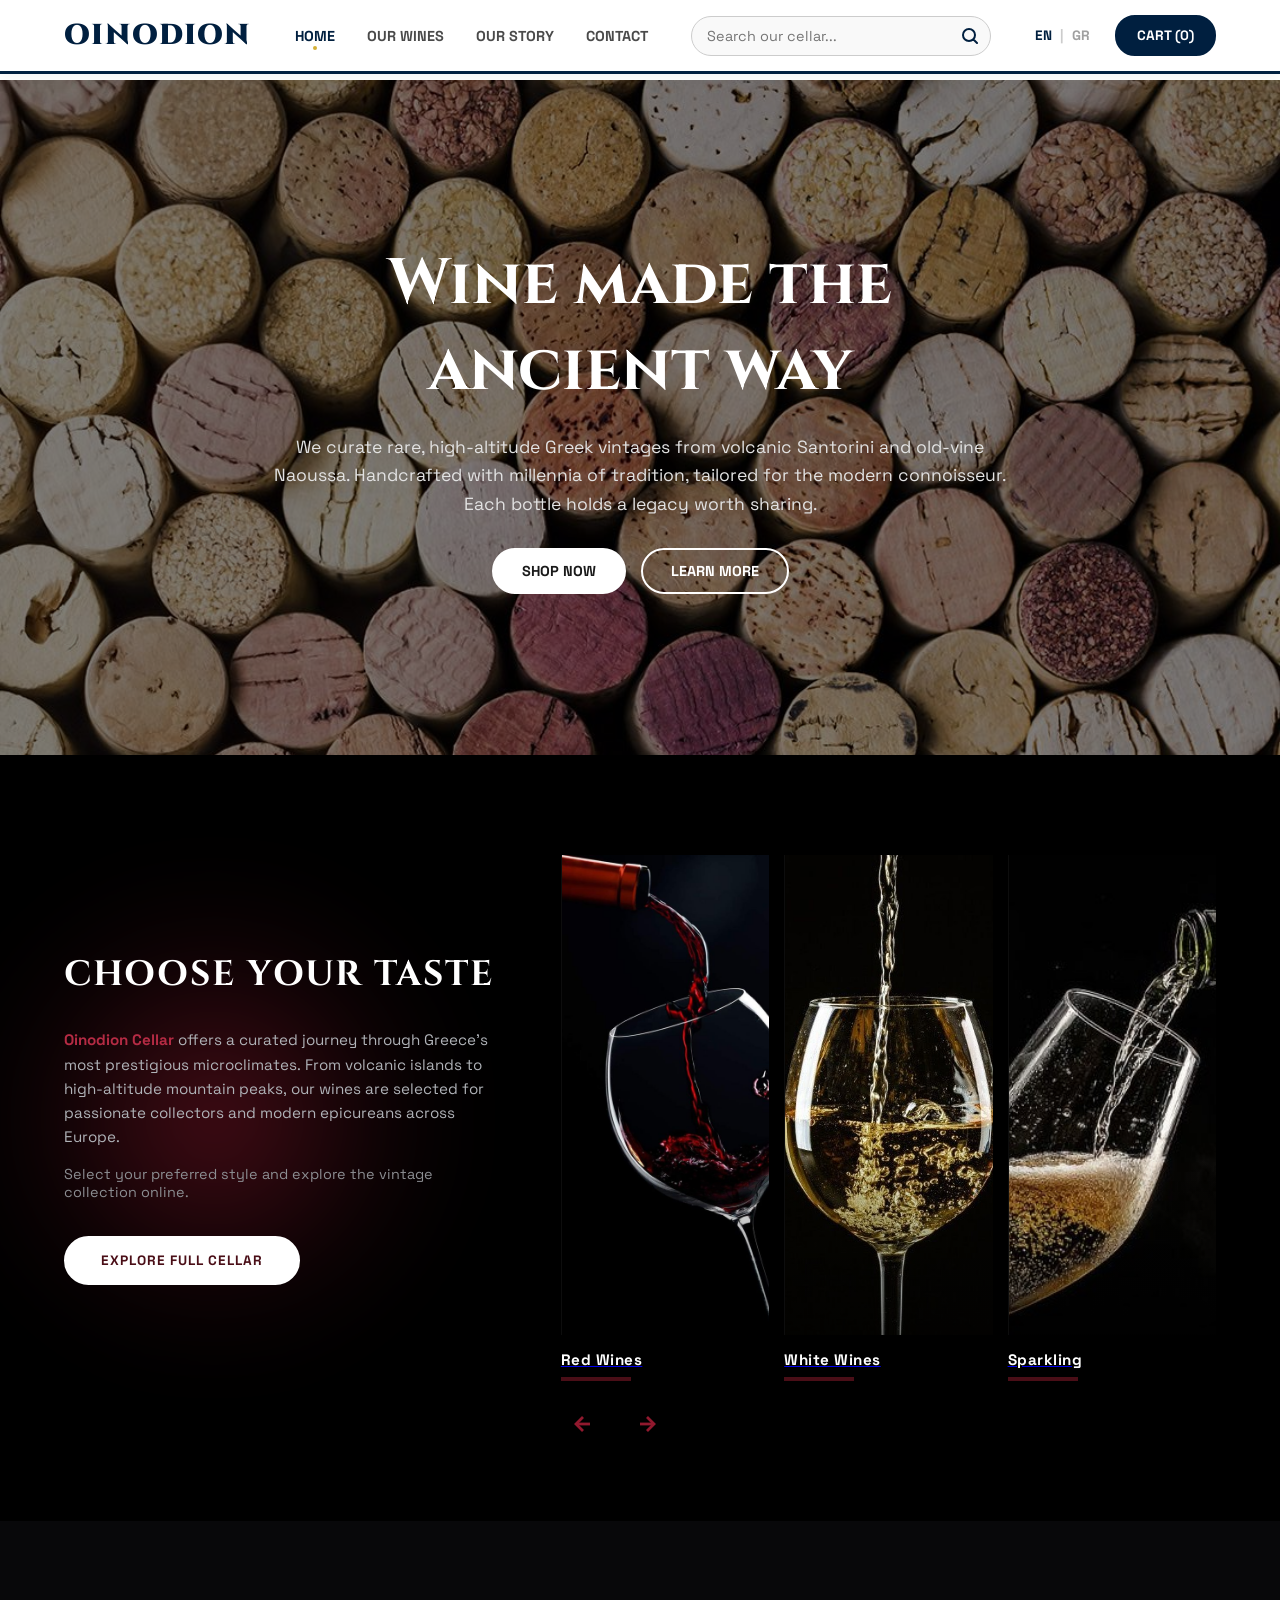
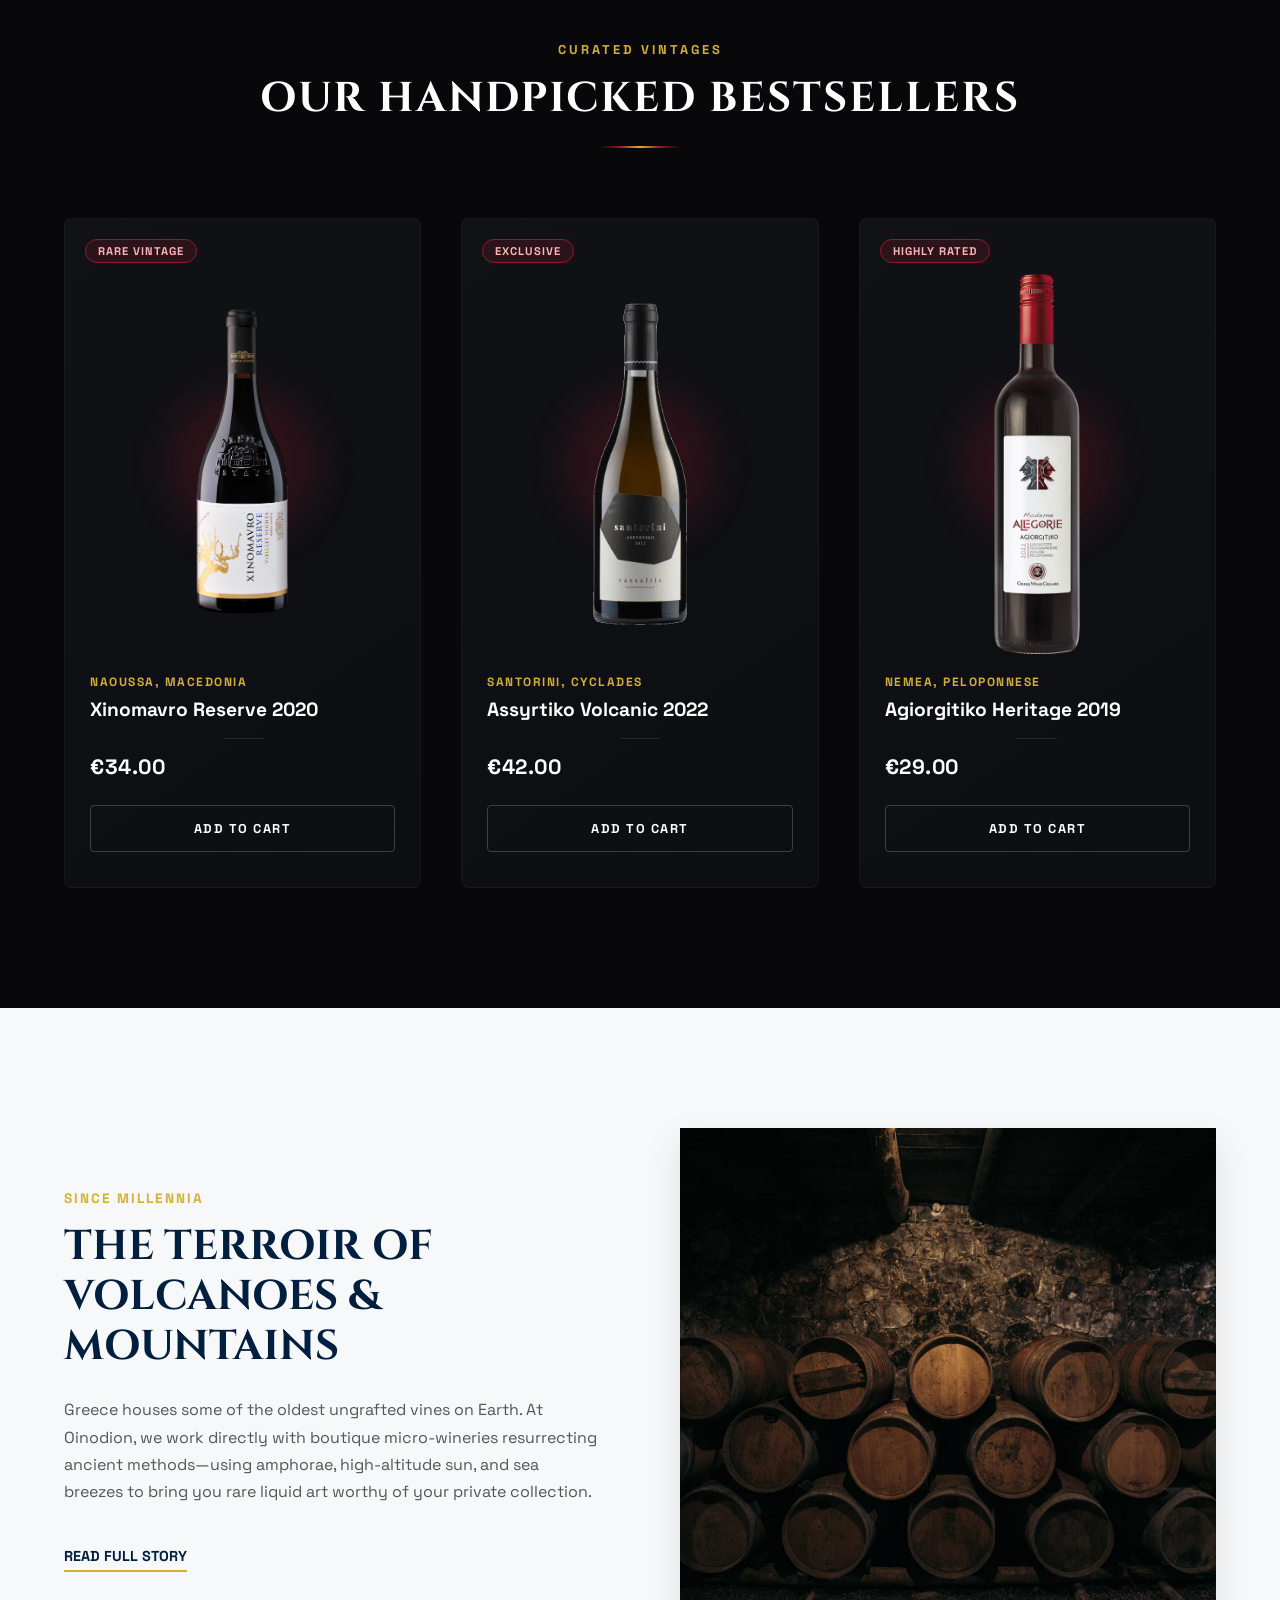
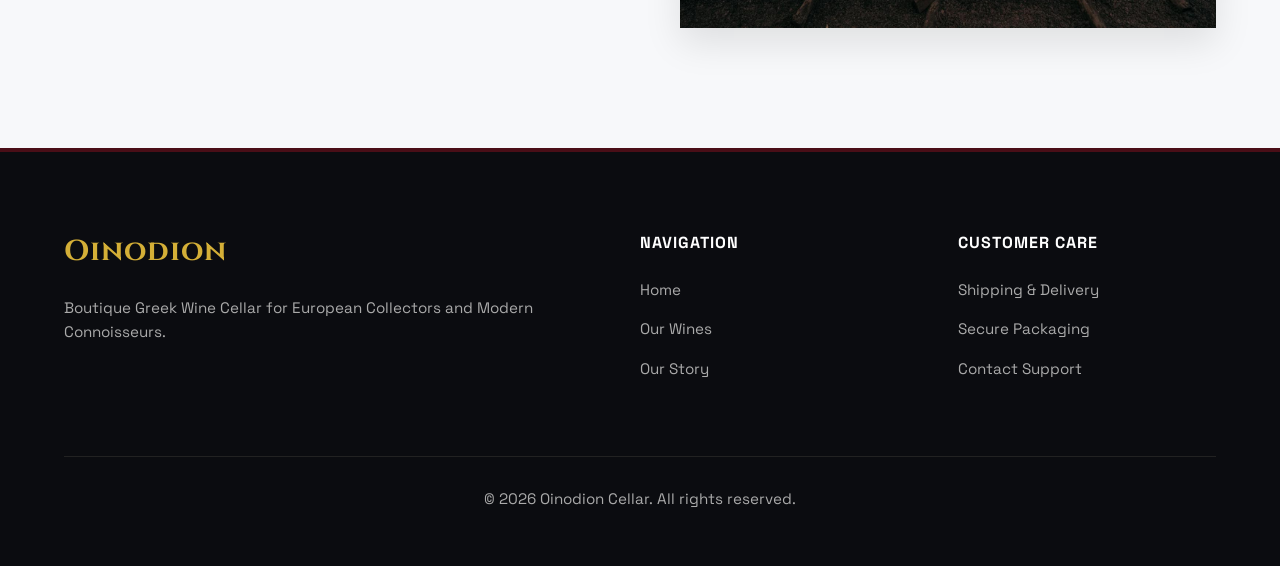
==== index.html @ e079c9e6 "Update index.html" ====
<!DOCTYPE html>
<html lang="en">
<head>
    <meta charset="UTF-8">
    <meta name="viewport" content="width=device-width, initial-scale=1.0">
    <title>Oinodion - Greek Wines</title>
    
    <link rel="preconnect" href="https://fonts.googleapis.com">
    <link rel="preconnect" href="https://fonts.gstatic.com" crossorigin>
    <link href="https://fonts.googleapis.com/css2?family=Cinzel:wght@700;900&family=Space+Grotesk:wght@400;700&display=swap" rel="stylesheet">
    <link rel="stylesheet" href="style.css">
</head>
<body>

   <header id="header">
        <!-- Logo działające jako Home -->
        <a href="#header" class="logo" style="text-decoration: none;">Oinodion</a>
        
        <nav>
            <ul>
                <!-- Zakładka Home oraz poprawione "Our Wines" -->
                <li><a href="#header" class="active-nav">Home</a></li>
                <li><a href="#wines">Our Wines</a></li>
                <li><a href="#story">Our Story</a></li>
                <li><a href="#contact">Contact</a></li>
            </ul>
        </nav>

        <div class="search-container">
            <input type="text" class="search-input" placeholder="Search our cellar...">
            <button class="search-icon" aria-label="Search">
                <svg width="16" height="16" viewBox="0 0 16 16" fill="none" xmlns="http://www.w3.org/2000/svg">
                    <path d="M11.5 11.5L15 15M13 7C13 10.3137 10.3137 13 7 13C3.68629 13 1 10.3137 1 7C1 3.68629 3.68629 1 7 1C10.3137 1 13 3.68629 13 7Z" stroke="currentColor" stroke-width="2" stroke-linecap="round" stroke-linejoin="round"/>
                </svg>
            </button>
        </div>

        <div class="right-nav-block">
            <div class="lang-switcher">
                <span class="active">EN</span>
                <span class="lang-divider">|</span>
                <span>GR</span>
            </div>
            <div class="nav-buttons">
                <button class="btn-nav primary">Cart (0)</button>
            </div>
        </div>
    </header>

    <div class="hero-section">
        <div class="hero-overlay"></div>
        <div class="hero-content">
            <h1>Wine made the ancient way</h1>
            <p>We curate rare, high-altitude Greek vintages from volcanic Santorini and old-vine Naoussa. Handcrafted with millennia of tradition, tailored for the modern connoisseur. Each bottle holds a legacy worth sharing.</p>
            <div class="hero-actions">
                <a href="wines.html" class="btn-hero light">Shop now</a>
                <a href="ourstory.html" class="btn-hero transparent">Learn more</a>
            </div>
        </div>
    </div>
    
    <section class="showcase-section" id="wines">
        <div class="showcase-container">
            
            <div class="showcase-sidebar">
                <div class="showcase-glow"></div>
                <h2 class="showcase-title">Choose your taste</h2>
                <p class="showcase-desc">
                    <span class="brand-highlight">Oinodion Cellar</span> offers a curated journey through Greece's most prestigious microclimates. From volcanic islands to high-altitude mountain peaks, our wines are selected for passionate collectors and modern epicureans across Europe.
                </p>
                <p class="showcase-subdesc">Select your preferred style and explore the vintage collection online.</p>
                
                <a href="wines.html" class="btn-showcase-order">Explore Full Cellar</a>
            </div>
            
            <div class="slider-wrapper">
                <div class="showcase-slider">
                    <div class="wine-card">
                        <a href="wines.html?cat=red" class="wine-card">
                            <div class="wine-card-img-wrapper">
                                <div class="wine-card-bg" style="background-image: url('czerwone_showcase.jpg');"></div>
                                <div class="wine-card-overlay"></div>
                            </div>
                            <div class="wine-card-info">
                                <h3>Red Wines</h3>
                                <span class="wine-card-line"></span>
                            </div>
                        </a>    
                    </div>

                    <div class="wine-card">
                        <a href="wines.html?cat=white" class="wine-card">
                            <div class="wine-card-img-wrapper">
                                <div class="wine-card-bg" style="background-image: url('biale_showcase.jpg');"></div>
                                <div class="wine-card-overlay"></div>
                            </div>
                            <div class="wine-card-info">
                                <h3>White Wines</h3>
                                <span class="wine-card-line"></span>
                            </div>
                        </a>
                    </div>

                    <div class="wine-card">
                        <a href="wines.html?cat=sparkling" class="wine-card">
                            <div class="wine-card-img-wrapper">
                                <div class="wine-card-bg" style="background-image: url('gazowane_showcase.jpg');"></div>
                                <div class="wine-card-overlay"></div>
                            </div>
                            <div class="wine-card-info">
                                <h3>Sparkling</h3>
                                <span class="wine-card-line"></span>
                            </div>
                        </a>
                    </div>
                </div>

                <div class="showcase-arrows">
                    <button class="arrow-btn" aria-label="Previous">
                        <svg width="24" height="24" viewBox="0 0 24 24" fill="none" stroke="currentColor" stroke-width="2.5">
                            <line x1="19" y1="12" x2="5" y2="12"></line>
                            <polyline points="12 19 5 12 12 5"></polyline>
                        </svg>
                    </button>
                    <button class="arrow-btn" aria-label="Next">
                        <svg width="24" height="24" viewBox="0 0 24 24" fill="none" stroke="currentColor" stroke-width="2.5">
                            <line x1="5" y1="12" x2="19" y2="12"></line>
                            <polyline points="12 5 19 12 12 19"></polyline>
                        </svg>
                    </button>
                </div>
            </div>

        </div>
    </section>


    <!-- 5. BESTSELLERS SECTION -->
    <section class="products-section">
        <div class="section-title-wrapper">
            <span class="section-kicker">Curated Vintages</span>
            <h2 class="section-main-title">Our Handpicked Bestsellers</h2>
            <div class="title-underline"></div>
        </div>
        
        <div class="products-grid">
            <div class="product-item-card">
                <div class="product-tag">Rare Vintage</div>
                <div class="product-img-holder">
                    <img src="XINOMAVRO-RESERVE.png" alt="Xinomavro Reserve">
                </div>
                <div class="product-meta">
                    <span class="product-region">Naoussa, Macedonia</span>
                    <h4>Xinomavro Reserve 2020</h4>
                    <div class="product-card-divider"></div>
                    <p class="product-price">€34.00</p>
                    <button class="btn-add-to-cart">Add to Cart</button>
                </div>
            </div>
            
            <div class="product-item-card">
                <div class="product-tag">Exclusive</div>
                <div class="product-img-holder">
                    <img src="ASSYRTIKO-VOLCANIC.webp" alt="Assyrtiko Volcanic">
                </div>
                <div class="product-meta">
                    <span class="product-region">Santorini, Cyclades</span>
                    <h4>Assyrtiko Volcanic 2022</h4>
                    <div class="product-card-divider"></div>
                    <p class="product-price">€42.00</p>
                    <button class="btn-add-to-cart">Add to Cart</button>
                </div>
            </div>
            
            <div class="product-item-card">
                <div class="product-tag">Highly Rated</div>
                <div class="product-img-holder">
                    <img src="allegorie-agiorgitiko.png" alt="Agiorgitiko Heritage">
                </div>
                <div class="product-meta">
                    <span class="product-region">Nemea, Peloponnese</span>
                    <h4>Agiorgitiko Heritage 2019</h4>
                    <div class="product-card-divider"></div>
                    <p class="product-price">€29.00</p>
                    <button class="btn-add-to-cart">Add to Cart</button>
                </div>
            </div>
        </div>
    </section>

   <!-- 6. OUR STORY SECTION -->
    <section id="story" class="story-block-section">
        <div class="story-inner-container">
            <div class="story-content-side">
                <span class="story-kicker">Since Millennia</span>
                <h2>The Terroir of Volcanoes & Mountains</h2>
                <p>Greece houses some of the oldest ungrafted vines on Earth. At Oinodion, we work directly with boutique micro-wineries resurrecting ancient methods—using amphorae, high-altitude sun, and sea breezes to bring you rare liquid art worthy of your private collection.</p>
                <a href="ourstory.html" class="btn-story-read">Read Full Story</a>
            </div>
            <div class="story-image-side">
                <div class="story-img-wrapper">
                    <img src="readourstory.jpg" alt="Ancient wine cellar aging process">
                </div>
            </div>
        </div>
    </section>

    <!-- 7. FOOTER -->
    <footer id="contact">
        <div class="footer-grid">
            <div>
                <h3>Oinodion</h3>
                <p>Boutique Greek Wine Cellar for European Collectors and Modern Connoisseurs.</p>
            </div>
            <div>
                <h4>Navigation</h4>
                <p><a href="/" style="color:#aaaaaa; text-decoration:none;">Home</a></p>
                <p><a href="#wines" style="color:#aaaaaa; text-decoration:none;">Our Wines</a></p>
                <p><a href="#story" style="color:#aaaaaa; text-decoration:none;">Our Story</a></p>
            </div>
            <div>
                <h4>Customer Care</h4>
                <p>Shipping & Delivery</p>
                <p>Secure Packaging</p>
                <p>Contact Support</p>
            </div>
        </div>
        <div class="footer-copyright">
            <p>&copy; 2026 Oinodion Cellar. All rights reserved.</p>
        </div>
    </footer>
</body>
</html>
---- style.css ----
/* ==========================================================================
   1. RESET & BASE STYLES
   ========================================================================== */
* {
    margin: 0;
    padding: 0;
    box-sizing: border-box;
}

body {
    font-family: 'Space Grotesk', sans-serif;
    background-color: #ffffff;
    color: #1a1a1a;
    -webkit-font-smoothing: antialiased;
}

/* Płynne przewijanie do sekcji po kliknięciu w menu */
html {
    scroll-behavior: smooth;
}

/* ==========================================================================
   2. HEADER & SEARCH BAR (STICKY VERSION)
   ========================================================================== */
header {
    position: fixed;     
    top: 0;
    left: 0;
    width: 100%;
    z-index: 10000; /* Zwiększono wartość, aby na pewno przebić Hero */
    display: flex;
    justify-content: space-between;
    align-items: center;
    padding: 15px 5%;
    background-color: rgba(255, 255, 255, 0.95); 
    backdrop-filter: blur(5px);                  
    gap: 30px;
    border-bottom: 3px solid #001f3f;
    box-shadow: 0 4px 15px rgba(0, 0, 0, 0.05);  
}
/* Zapobiega ucinaniu góry strony, która domyślnie schowałaby się pod przyklejonym headerem */
body {
    padding-top: 80px; /* Dostosuj tę wartość do dokładnej wysokości Twojego headera */
}

.logo {
    font-family: 'Cinzel', serif;
    font-weight: 900;
    font-size: 1.8rem;
    color: #001f3f;
    text-transform: uppercase;
    letter-spacing: 2px;
    flex-shrink: 0;
}

nav ul {
    display: flex;
    list-style: none;
    gap: 32px;
}

nav a {
    text-decoration: none;
    color: #4a4a4a;
    font-weight: 700;
    text-transform: uppercase;
    font-size: 0.9rem;
    transition: color 0.3s ease;
}

nav a:hover {
    color: #001f3f;
}

/* Podświetlenie aktywnej zakładki */
nav a.active-nav {
    color: #001f3f;
    position: relative;
}

nav a.active-nav::after {
    content: '';
    position: absolute;
    bottom: -5px;
    left: 50%;
    transform: translateX(-50%);
    width: 4px;
    height: 4px;
    background-color: #d4af37;
    border-radius: 50%;
}

/* Wyszukiwarka */
.search-container {
    display: flex;
    align-items: center;
    position: relative;
    max-width: 300px;
    flex-grow: 1;
}

.search-input {
    width: 100%;
    padding: 10px 40px 10px 15px;
    font-family: 'Space Grotesk', sans-serif;
    font-size: 0.9rem;
    border: 1px solid #cccccc;
    border-radius: 20px;
    background-color: #f9f9f9;
    color: #1a1a1a;
    outline: none;
    transition: all 0.3s ease;
}

.search-input:focus {
    border-color: #001f3f;
    background-color: #ffffff;
    box-shadow: 0 0 5px rgba(0, 31, 63, 0.2);
}

.search-icon {
    position: absolute;
    right: 5px;
    background: none;
    border: none;
    color: #001f3f;
    cursor: pointer;
    padding: 8px;
    display: flex;
    align-items: center;
    justify-content: center;
    border-radius: 50%;
    transition: background-color 0.3s ease;
}

.search-icon:hover {
    background-color: rgba(0, 31, 63, 0.1);
}

/* Blok języka i koszyka */
.right-nav-block {
    display: flex;
    align-items: center;
    gap: 25px;
    flex-shrink: 0;
}

.lang-switcher {
    font-size: 0.85rem;
    font-weight: 700;
    color: #a0a0a0;
    cursor: pointer;
}

.lang-switcher .active {
    color: #001f3f;
}

.lang-divider {
    margin: 0 5px;
    color: #cccccc;
}

/* Przycisk Koszyka */
.btn-nav.primary {
    font-family: 'Space Grotesk', sans-serif;
    font-weight: 700;
    text-transform: uppercase;
    font-size: 0.85rem;
    color: #ffffff;
    background-color: #001f3f;
    border: 2px solid #001f3f;
    padding: 10px 20px;
    border-radius: 20px;
    cursor: pointer;
    transition: all 0.3s ease;
}

.btn-nav.primary:hover {
    background-color: #ffffff;
    color: #001f3f;
}
/* ==========================================================================
   3. HERO SECTION
   ========================================================================== */
.hero-section {
    position: relative;
    width: 100%;
    height: 75vh;
    background-image: url('tlo.jpg');
    background-size: cover;
    background-position: center;
    display: flex;
    justify-content: center;
    align-items: center;
    text-align: center;
    overflow: hidden;
}

.hero-overlay {
    position: absolute;
    width: 100%;
    height: 100%;
    background: rgba(0,0,0,0.5);
}

.hero-content {
    position: relative;
    z-index: 2;
    max-width: 800px;
    padding: 0 20px;
}

.hero-content h1 {
    font-family: 'Cinzel', serif;
    color: #fff;
    font-size: 4rem;
    margin-bottom: 20px;
}

.hero-content p {
    color: #e2e2e2;
    margin-bottom: 30px;
    font-size: 1.1rem;
    line-height: 1.6;
}

.hero-actions {
    display: flex;
    justify-content: center;
    gap: 15px;
}

.btn-hero {
    font-family: 'Space Grotesk', sans-serif;
    font-weight: 700;
    text-transform: uppercase;
    font-size: 0.9rem;
    padding: 12px 28px;
    border-radius: 40px;
    cursor: pointer;
    transition: all 0.3s ease;
   text-decoration: none;
}

.btn-hero.light {
    background-color: #ffffff;
    border: 2px solid #ffffff;
    color: #1a1a1a;
   
}

.btn-hero.light:hover {
    background-color: transparent;
    color: #ffffff;
}

.btn-hero.transparent {
    background-color: transparent;
    border: 2px solid #ffffff;
    color: #ffffff;
}

.btn-hero.transparent:hover {
    background-color: #ffffff;
    color: #1a1a1a;
}

/* ==========================================================================
   5. SHOWCASE SECTION (Kategorie / Burgundy Glow)
   ========================================================================== */
.showcase-section {
    background-color: #000000;
    padding: 100px 5% 140px 5%;
    position: relative;
    overflow: hidden;
}

.showcase-container {
    display: grid;
    grid-template-columns: 0.8fr 1.2fr;
    gap: 60px;
    align-items: center;
    position: relative;
    z-index: 2;
}

.showcase-sidebar {
    position: relative;
}

.showcase-glow {
    position: absolute;
    width: 500px;
    height: 500px;
    background: radial-gradient(circle, rgba(145, 25, 46, 0.45) 0%, rgba(74, 14, 23, 0.15) 50%, rgba(0,0,0,0) 75%);
    top: 50%;
    left: -100px;
    transform: translateY(-50%);
    z-index: -1;
    pointer-events: none;
    filter: blur(30px);
}

.showcase-title {
    font-family: 'Cinzel', serif;
    color: #ffffff;
    font-size: 2.2rem;
    text-transform: uppercase;
    letter-spacing: 2px;
    margin-bottom: 30px;
}

.showcase-desc {
    color: #b0b3b8;
    font-size: 0.95rem;
    line-height: 1.6;
    margin-bottom: 15px;
}

.brand-highlight {
    color: #b52b44; 
    font-weight: 700;
}

.showcase-subdesc {
    color: #8c8e92;
    font-size: 0.9rem;
    margin-bottom: 35px;
}

.btn-showcase-order {
    background: #ffffff;
    color: #4a0e17;
    padding: 14px 35px;
    border-radius: 40px;
    text-decoration: none;
    font-weight: 700;
    font-size: 0.85rem;
    text-transform: uppercase;
    letter-spacing: 1px;
    display: inline-block;
    transition: all 0.3s ease;
    border: 2px solid #ffffff;
}

.btn-showcase-order:hover {
    background: transparent;
    color: #ffffff;
    border-color: #91192e;
}

.slider-wrapper {
    position: relative;
    display: flex;
    flex-direction: column;
}

/* ==========================================================================
   6. SLIDER & WINE CARDS
   ========================================================================== */
.showcase-slider {
    display: flex;
    gap: 15px;
}

.wine-card {
    flex: 1;
    display: flex;
    flex-direction: column;
}

.wine-card-img-wrapper {
    height: 480px;
    position: relative;
    overflow: hidden;
    border-left: 1px solid rgba(255, 255, 255, 0.05);
}

.wine-card-bg {
    width: 100%;
    height: 100%;
    background-size: cover;
    background-position: center;
    transition: transform 0.7s cubic-bezier(0.25, 1, 0.5, 1);
}

.wine-card:hover .wine-card-bg {
    transform: scale(1.06);
}

.wine-card-overlay {
    position: absolute;
    top: 0;
    left: 0;
    width: 100%;
    height: 100%;
    background: linear-gradient(to top, rgba(0, 0, 0, 0.5) 0%, transparent 40%);
}

.wine-card-info {
    padding-top: 15px;
    position: relative;
}

.wine-card-info h3 {
    font-family: 'Space Grotesk', sans-serif;
    color: #ffffff;
    font-size: 0.95rem;
    font-weight: 700;
    margin-bottom: 8px;
    letter-spacing: 0.5px;
}

.wine-card-line {
    display: block;
    width: 70px;
    height: 4px;
    background-color: #4a0e17;
    transition: all 0.3s ease;
}

.wine-card:hover .wine-card-line {
    width: 100%;
    background-color: #91192e;
}

.showcase-arrows {
    display: flex;
    gap: 20px;
    position: absolute;
    bottom: -65px;
    left: 0;
    z-index: 10;
}

.arrow-btn {
    background: transparent;
    border: none;
    color: #91192e;
    cursor: pointer;
    padding: 10px;
    display: flex;
    align-items: center;
    justify-content: center;
    transition: all 0.2s ease;
}

.arrow-btn:hover {
    color: #ffffff;
    transform: scale(1.2);
}

.arrow-btn svg {
    stroke-width: 2.8px !important;
}

/* ==========================================================================
   7. BESTSELLERS SECTION (Wersja Wykwintna & Dopasowana do "Choose your taste")
   ========================================================================== */
.products-section {
    background-color: #08080a; /* Ultra ciemne, głębokie tło pasujące do czerni showcase */
    padding: 120px 5%;
    position: relative;
}

/* Nagłówek sekcji z podkreśleniem */
.section-title-wrapper {
    text-align: center;
    margin-bottom: 70px;
}

.section-kicker {
    color: #d4af37; /* Greckie złoto */
    text-transform: uppercase;
    font-weight: 700;
    letter-spacing: 3px;
    font-size: 0.8rem;
    display: block;
    margin-bottom: 12px;
}

.section-main-title {
    font-family: 'Cinzel', serif;
    font-size: 2.6rem;
    color: #ffffff; /* Śnieżnobiały tytuł */
    text-transform: uppercase;
    letter-spacing: 2px;
    margin-bottom: 20px;
}

/* Nowoczesne, luksusowe podkreślenie */
.title-underline {
    width: 80px;
    height: 2px;
    background: linear-gradient(90deg, transparent, #91192e, #d4af37, #91192e, transparent);
    margin: 0 auto;
}

/* Siatka produktów */
.products-grid {
    display: grid;
    grid-template-columns: repeat(3, 1fr);
    gap: 40px;
    max-width: 1200px;
    margin: 0 auto;
}

/* Elegancki Box Produktu */
.product-item-card {
    background: linear-gradient(145deg, #111216, #0d0e11); /* Satynowy, ciemny gradient */
    border: 1px solid rgba(255, 255, 255, 0.04); /* Prawie niewidoczna, delikatna linia */
    border-radius: 8px; /* Lekki, nowoczesny border-radius */
    padding: 35px 25px;
    position: relative;
    display: flex;
    flex-direction: column;
    justify-content: space-between;
    transition: all 0.4s cubic-bezier(0.25, 1, 0.5, 1);
    overflow: hidden;
}

/* Efekt najechaniu na box - luksusowa poświata bordo/rubin */
.product-item-card:hover {
    transform: translateY(-8px);
    border-color: rgba(145, 25, 46, 0.4); /* Subtelne bordowe obramowanie przy hoverze */
    box-shadow: 0 20px 40px rgba(74, 14, 23, 0.4), /* Głębokie bordo w tle */
                0 0 20px rgba(145, 25, 46, 0.1);
}

/* Delikatny tag na górze butelki */
.product-tag {
    position: absolute;
    top: 20px;
    left: 20px;
    background-color: rgba(145, 25, 46, 0.2);
    border: 1px solid #91192e;
    color: #ffb3b3;
    font-size: 0.7rem;
    text-transform: uppercase;
    font-weight: 700;
    padding: 4px 12px;
    border-radius: 20px;
    letter-spacing: 1px;
}

/* Kontener na butelkę z przezroczystym tłem */
.product-img-holder {
    height: 380px;
    margin: 20px 0;
    display: flex;
    align-items: center;
    justify-content: center;
    position: relative;
    z-index: 2;
}

/* Szlachetne, bordowe kółko (glow) generowane bezpośrednio za butelką */
.product-img-holder::before {
    content: '';
    position: absolute;
    width: 180px;  /* Średnica idealnie dopasowana do szerokości butelki */
    height: 180px;
    /* Przejście od głębokiego aksamitnego bordo do pełnej przezroczystości */
    background: radial-gradient(circle, rgba(74, 14, 23, 0.65) 0%, rgba(145, 25, 46, 0.2) 50%, rgba(0, 0, 0, 0) 70%);
    top: 50%;
    left: 50%;
    transform: translate(-50%, -50%) scale(1);
    z-index: 1; /* Pod butelką */
    pointer-events: none;
    filter: blur(15px); /* Miękkie, high-endowe rozmycie krawędzi */
    transition: all 0.5s cubic-bezier(0.25, 1, 0.5, 1);
}

/* Upewniamy się, że przezroczysty obrazek PNG nakłada się idealnie na poświatę */
.product-img-holder img {
    max-height: 100%;
    max-width: 100%;
    object-fit: contain;
    position: relative;
    z-index: 2; /* Nad kółkiem */
    transition: transform 0.5s cubic-bezier(0.25, 1, 0.5, 1);
}

/* EFFECT HOVER: Po najechaniu na całą kartę, kółko za butelką potęguje swój blask */
.product-item-card:hover .product-img-holder::before {
    /* Przejście w magnetyczny, rubinowy odcień i delikatne rozszerzenie aury */
    background: radial-gradient(circle, rgba(145, 25, 46, 0.8) 0%, rgba(181, 43, 68, 0.3) 55%, rgba(0, 0, 0, 0) 70%);
    transform: translate(-50%, -50%) scale(1.15);
}

/* Dynamiczne uniesienie butelki przy hoverze (współgra z ruchem tła) */
.product-item-card:hover .product-img-holder img {
    transform: scale(1.04) translateY(-8px);
}

/* Szczegóły tekstu wewnątrz karty */
.product-region {
    font-size: 0.75rem;
    text-transform: uppercase;
    color: #d4af37; /* Złoto */
    font-weight: 700;
    letter-spacing: 1.5px;
    display: block;
    margin-bottom: 8px;
}

.product-meta h4 {
    font-family: 'Space Grotesk', sans-serif;
    font-size: 1.2rem;
    color: #ffffff; /* Biały tekst dla kontrastu z ciemnym boxem */
    font-weight: 700;
    margin-bottom: 15px;
    line-height: 1.3;
}

/* Mała linia podtytułowa wewnątrz karty */
.product-card-divider {
    width: 40px;
    height: 1px;
    background-color: rgba(255, 255, 255, 0.1);
    margin: 0 auto 15px auto;
    transition: width 0.3s ease, background-color 0.3s ease;
}

.product-item-card:hover .product-card-divider {
    width: 100%;
    background-color: #91192e; /* Rozwija się w rubinową linię */
}

.product-price {
    font-family: 'Space Grotesk', sans-serif;
    font-weight: 700;
    color: #ffffff;
    font-size: 1.3rem;
    margin-bottom: 25px;
    letter-spacing: 0.5px;
}

/* Przycisk dodawania do koszyka - czysta perfekcja */
.btn-add-to-cart {
    font-family: 'Space Grotesk', sans-serif;
    background-color: transparent;
    color: #ffffff;
    border: 1px solid rgba(255, 255, 255, 0.2);
    padding: 14px 25px;
    text-transform: uppercase;
    font-weight: 700;
    font-size: 0.8rem;
    letter-spacing: 1.5px;
    cursor: pointer;
    width: 100%;
    border-radius: 4px; /* Bardzo delikatny kant przycisku */
    transition: all 0.3s ease;
}

/* Przycisk po najechaniu wypełnia się głębokim bordo */
.product-item-card:hover .btn-add-to-cart {
    border-color: #91192e;
    background-color: #4a0e17;
}

.btn-add-to-cart:hover {
    background-color: #91192e !important; /* Jeszcze jaśniejszy rubin przy bezpośrednim naciśnięciu */
    box-shadow: 0 0 15px rgba(145, 25, 46, 0.4);
}

/* ==========================================================================
   8. OUR STORY SECTION (Nowość - Kontrastowa Opowieść)
   ========================================================================== */
.story-block-section {
    background-color: #f7f8fa; /* Subtelne odcięcie tła */
    padding: 120px 5%;
}

.story-inner-container {
    display: grid;
    grid-template-columns: 1fr 1fr;
    gap: 80px;
    max-width: 1200px;
    margin: 0 auto;
    align-items: center;
}

.story-kicker {
    color: #d4af37;
    text-transform: uppercase;
    font-weight: 700;
    letter-spacing: 2px;
    font-size: 0.85rem;
    display: block;
    margin-bottom: 15px;
}

.story-content-side h2 {
    font-family: 'Cinzel', serif;
    font-size: 2.6rem;
    color: #001f3f;
    text-transform: uppercase;
    margin-bottom: 25px;
    line-height: 1.2;
}

.story-content-side p {
    color: #555555;
    line-height: 1.7;
    font-size: 1rem;
    margin-bottom: 40px;
}

.btn-story-read {
    font-family: 'Space Grotesk', sans-serif;
    color: #001f3f;
    text-transform: uppercase;
    font-weight: 700;
    text-decoration: none;
    border-bottom: 2px solid #d4af37;
    padding-bottom: 5px;
    font-size: 0.9rem;
    transition: color 0.3s ease, border-color 0.3s ease;
}

.btn-story-read:hover {
    color: #4a0e17;
    border-color: #4a0e17;
}

.story-img-wrapper {
    height: 500px;
    overflow: hidden;
    box-shadow: 0 15px 35px rgba(0, 0, 0, 0.1);
}

.story-img-wrapper img {
    width: 100%;
    height: 100%;
    object-fit: cover;
    transition: transform 0.6s ease;
}

.story-inner-container:hover .story-img-wrapper img {
    transform: scale(1.03);
}

/* ==========================================================================
   9. FOOTER (Nowość - Elegancka Stopka Premium)
   ========================================================================== */
footer {
    background-color: #0b0c10;
    color: #ffffff;
    padding: 80px 5% 40px 5%;
    border-top: 4px solid #4a0e17; /* Bordowy akcent na domknięcie */
}

.footer-grid {
    display: grid;
    grid-template-columns: 2fr 1fr 1fr;
    gap: 60px;
    max-width: 1200px;
    margin: 0 auto 60px auto;
}

footer h3 {
    font-family: 'Cinzel', serif;
    font-size: 1.8rem;
    margin-bottom: 25px;
    color: #d4af37; /* Złote logo w stopce */
    letter-spacing: 1px;
}

footer h4 {
    font-family: 'Space Grotesk', sans-serif;
    font-size: 1rem;
    text-transform: uppercase;
    margin-bottom: 25px;
    color: #ffffff;
    letter-spacing: 1px;
}

footer p {
    color: #aaaaaa;
    font-size: 0.95rem;
    margin-bottom: 15px;
    line-height: 1.6;
}

footer p a {
    transition: color 0.3s ease;
}

footer p a:hover {
    color: #d4af37 !important;
}

.footer-copyright {
    text-align: center;
    border-top: 1px solid #222222;
    padding-top: 30px;
    font-size: 0.85rem;
    color: #666666;
}

/* ==========================================================================
   10. GLOBAL RESPONSIVE RESPONSIVENESS (RWD)
   ========================================================================== */
@media (max-width: 992px) {
    .showcase-container {
        grid-template-columns: 1fr;
        gap: 40px;
    }
    .showcase-glow {
        left: 50%;
        transform: translate(-50%, -50%);
    }
    .wine-card-img-wrapper {
        height: 380px;
    }
    .showcase-arrows {
        position: static;
        margin-top: 30px;
        justify-content: center;
    }
    .products-grid {
        grid-template-columns: repeat(2, 1fr);
        gap: 30px;
    }
    .story-inner-container {
        grid-template-columns: 1fr;
        gap: 40px;
    }
    .story-img-wrapper {
        height: 350px;
        order: 2; /* Obrazek ląduje pod tekstem na tabletach */
    }
    .story-content-side {
        order: 1;
    }
    .footer-grid {
        grid-template-columns: 1fr 1fr;
        gap: 40px;
    }
}

@media (max-width: 768px) {
    header {
        flex-direction: column;
        gap: 15px;
        padding: 20px 5%;
    }
    .search-container {
        max-width: 100%;
        width: 100%;
    }
    .hero-content h1 {
        font-size: 2.5rem;
    }
    .trust-bar {
        flex-direction: column;
        align-items: flex-start;
        padding: 35px 10%;
        gap: 25px;
    }
    .products-grid {
        grid-template-columns: 1fr;
    }
    .footer-grid {
        grid-template-columns: 1fr;
        gap: 30px;
    }
}

@media (max-width: 576px) {
    .showcase-slider {
        flex-direction: column;
        gap: 30px;
    }
    .hero-actions {
        flex-direction: column;
        gap: 10px;
    }
    .btn-hero {
        width: 100%;
    }
}
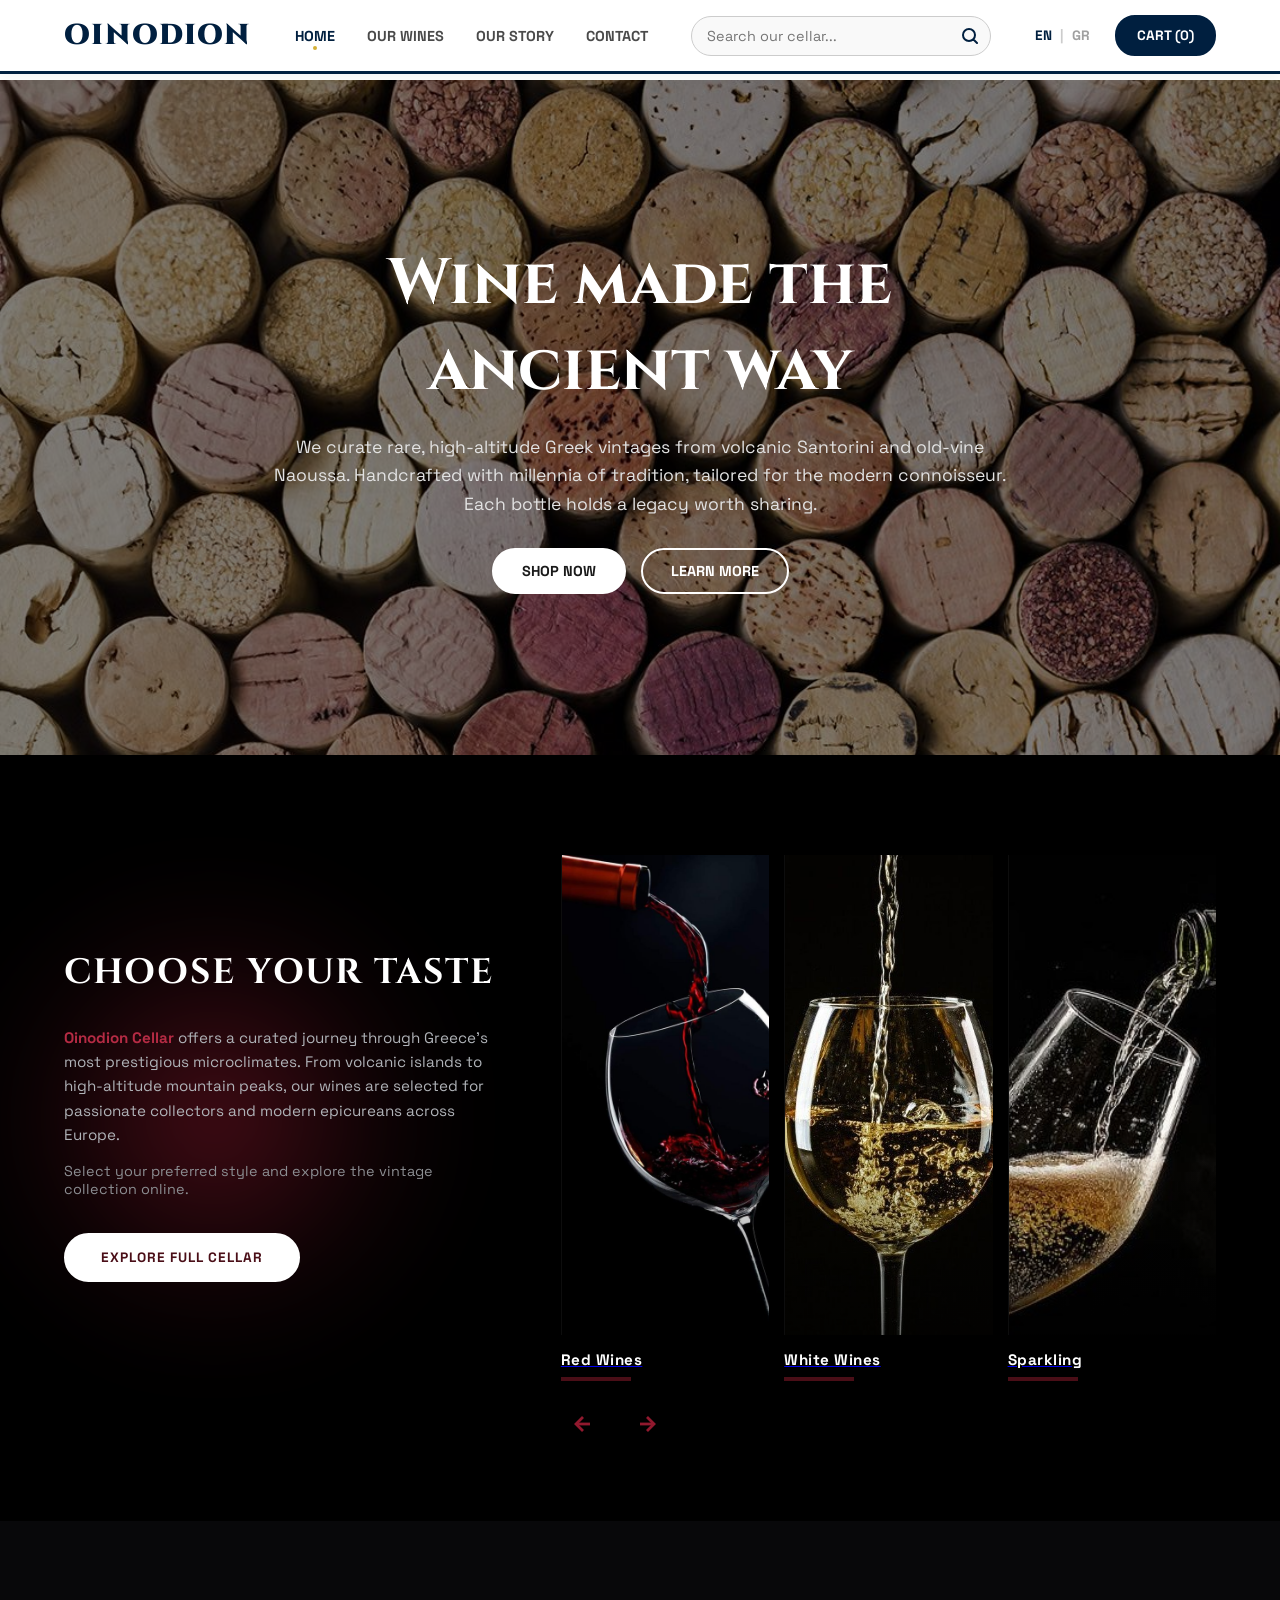
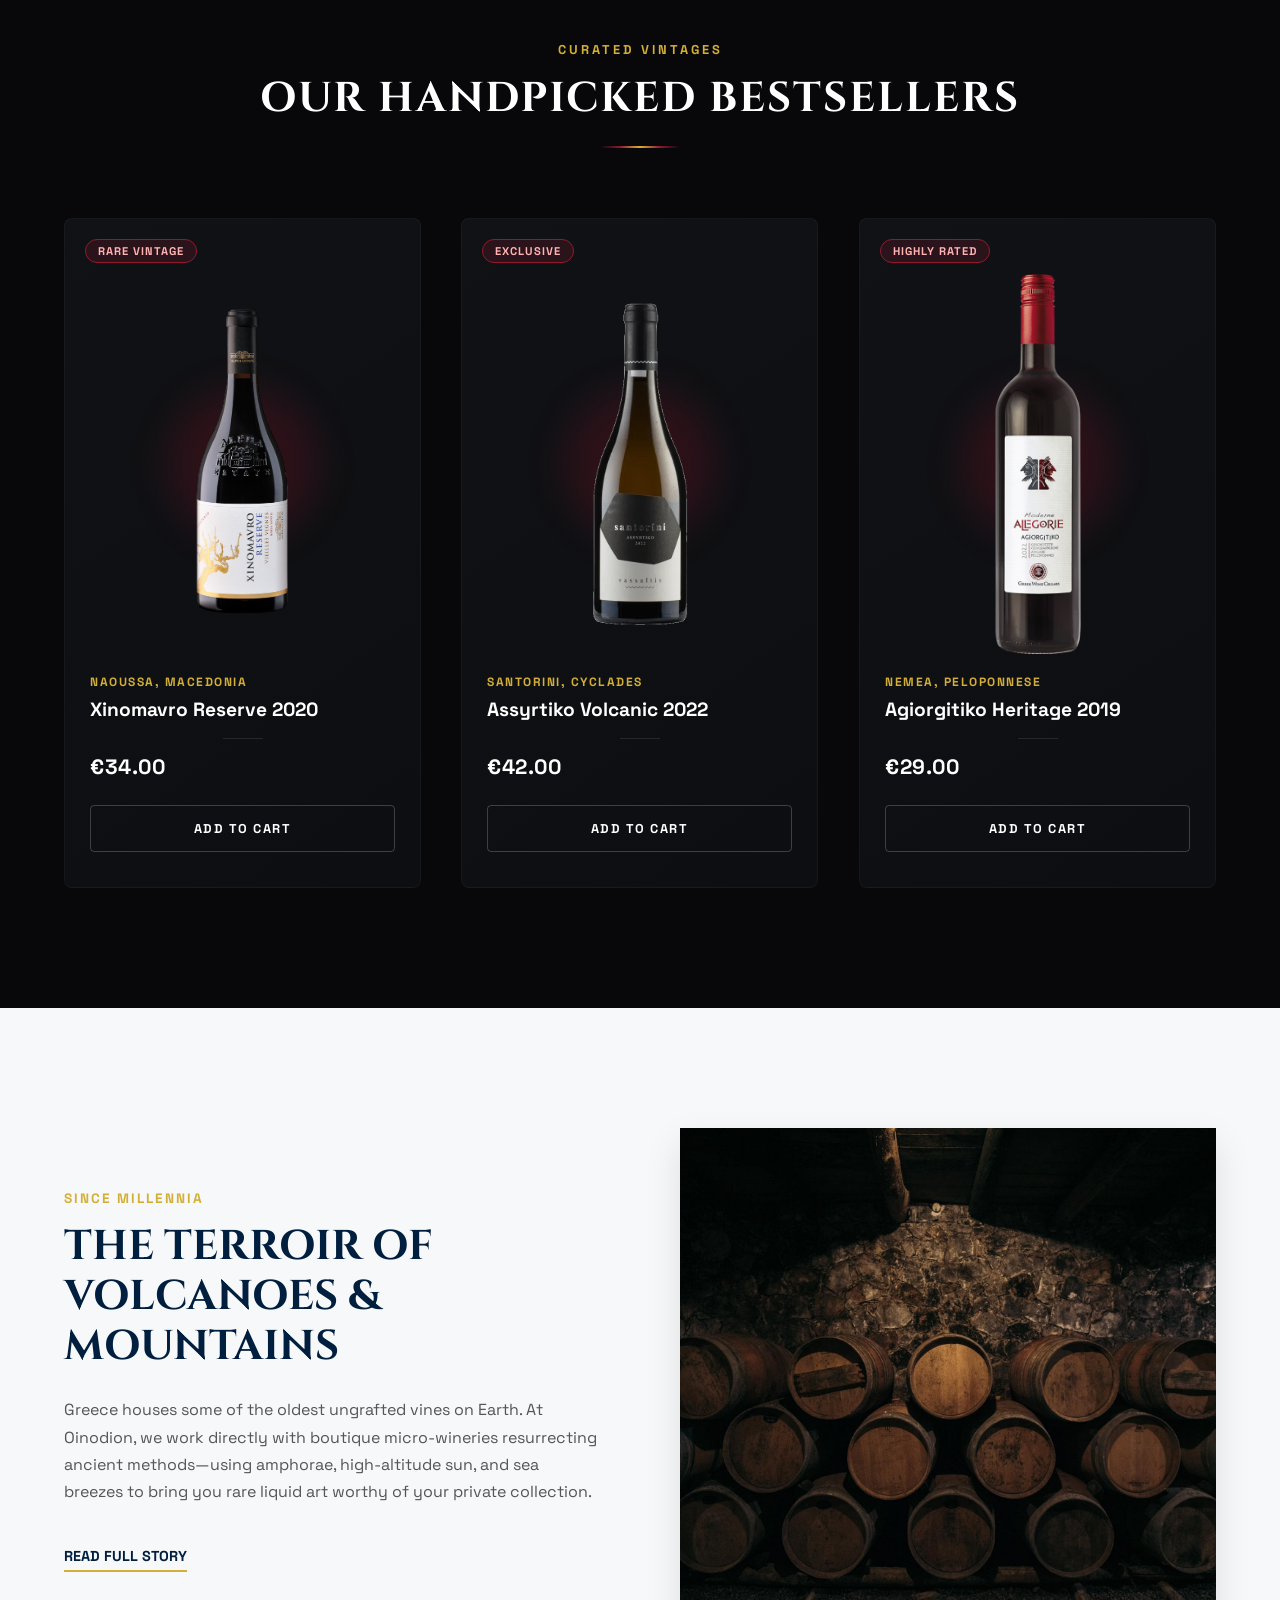
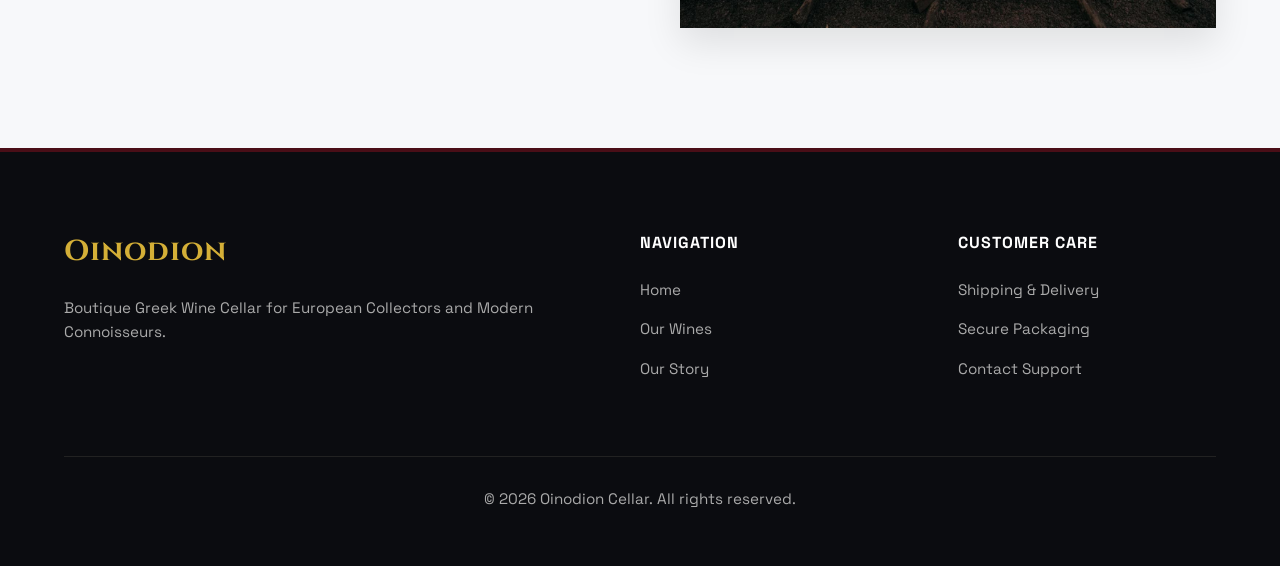
==== commit 9e24b2f8: "Update index.html" ====
--- a/index.html
+++ b/index.html
@@ -1,5 +1,5 @@
 <!DOCTYPE html>
-<html lang="en">
+<html lang="en" id="html-root">
 <head>
     <meta charset="UTF-8">
     <meta name="viewport" content="width=device-width, initial-scale=1.0">
@@ -13,22 +13,20 @@
 <body>
 
    <header id="header">
-        <!-- Logo działające jako Home -->
         <a href="#header" class="logo" style="text-decoration: none;">Oinodion</a>
         
         <nav>
             <ul>
-                <!-- Zakładka Home oraz poprawione "Our Wines" -->
-                <li><a href="#header" class="active-nav">Home</a></li>
-                <li><a href="#wines">Our Wines</a></li>
-                <li><a href="#story">Our Story</a></li>
-                <li><a href="#contact">Contact</a></li>
+                <li><a href="#header" class="active-nav" data-i18n="nav-home">Home</a></li>
+                <li><a href="#wines" data-i18n="nav-wines">Our Wines</a></li>
+                <li><a href="#story" data-i18n="nav-story">Our Story</a></li>
+                <li><a href="#contact" data-i18n="nav-contact">Contact</a></li>
             </ul>
         </nav>
 
         <div class="search-container">
-            <input type="text" class="search-input" placeholder="Search our cellar...">
-            <button class="search-icon" aria-label="Search">
+            <input type="text" id="search-input" class="search-input" placeholder="Search our cellar..." data-i18n-placeholder="search-placeholder">
+            <button class="search-icon" id="search-btn" aria-label="Search">
                 <svg width="16" height="16" viewBox="0 0 16 16" fill="none" xmlns="http://www.w3.org/2000/svg">
                     <path d="M11.5 11.5L15 15M13 7C13 10.3137 10.3137 13 7 13C3.68629 13 1 10.3137 1 7C1 3.68629 3.68629 1 7 1C10.3137 1 13 3.68629 13 7Z" stroke="currentColor" stroke-width="2" stroke-linecap="round" stroke-linejoin="round"/>
                 </svg>
@@ -36,13 +34,13 @@
         </div>
 
         <div class="right-nav-block">
-            <div class="lang-switcher">
-                <span class="active">EN</span>
+            <div class="lang-switcher" id="lang-switcher-btn" style="cursor: pointer;">
+                <span id="lang-en" class="active">EN</span>
                 <span class="lang-divider">|</span>
-                <span>GR</span>
+                <span id="lang-gr">GR</span>
             </div>
             <div class="nav-buttons">
-                <button class="btn-nav primary">Cart (0)</button>
+                <button class="btn-nav primary" id="cart-trigger"><span data-i18n="cart-text">Cart</span> (<span id="cart-count">0</span>)</button>
             </div>
         </div>
     </header>
@@ -50,11 +48,11 @@
     <div class="hero-section">
         <div class="hero-overlay"></div>
         <div class="hero-content">
-            <h1>Wine made the ancient way</h1>
-            <p>We curate rare, high-altitude Greek vintages from volcanic Santorini and old-vine Naoussa. Handcrafted with millennia of tradition, tailored for the modern connoisseur. Each bottle holds a legacy worth sharing.</p>
+            <h1 data-i18n="hero-title">Wine made the ancient way</h1>
+            <p data-i18n="hero-desc">We curate rare, high-altitude Greek vintages from volcanic Santorini and old-vine Naoussa. Handcrafted with millennia of tradition, tailored for the modern connoisseur. Each bottle holds a legacy worth sharing.</p>
             <div class="hero-actions">
-                <a href="wines.html" class="btn-hero light">Shop now</a>
-                <a href="ourstory.html" class="btn-hero transparent">Learn more</a>
+                <a href="wines.html" class="btn-hero light" data-i18n="btn-shop">Shop now</a>
+                <a href="ourstory.html" class="btn-hero transparent" data-i18n="btn-learn">Learn more</a>
             </div>
         </div>
     </div>
@@ -64,13 +62,13 @@
             
             <div class="showcase-sidebar">
                 <div class="showcase-glow"></div>
-                <h2 class="showcase-title">Choose your taste</h2>
+                <h2 class="showcase-title" data-i18n="showcase-title">Choose your taste</h2>
                 <p class="showcase-desc">
-                    <span class="brand-highlight">Oinodion Cellar</span> offers a curated journey through Greece's most prestigious microclimates. From volcanic islands to high-altitude mountain peaks, our wines are selected for passionate collectors and modern epicureans across Europe.
+                    <span class="brand-highlight">Oinodion Cellar</span> <span data-i18n="showcase-desc">offers a curated journey through Greece's most prestigious microclimates. From volcanic islands to high-altitude mountain peaks, our wines are selected for passionate collectors and modern epicureans across Europe.</span>
                 </p>
-                <p class="showcase-subdesc">Select your preferred style and explore the vintage collection online.</p>
+                <p class="showcase-subdesc" data-i18n="showcase-subdesc">Select your preferred style and explore the vintage collection online.</p>
                 
-                <a href="wines.html" class="btn-showcase-order">Explore Full Cellar</a>
+                <a href="wines.html" class="btn-showcase-order" data-i18n="btn-explore">Explore Full Cellar</a>
             </div>
             
             <div class="slider-wrapper">
@@ -82,7 +80,7 @@
                                 <div class="wine-card-overlay"></div>
                             </div>
                             <div class="wine-card-info">
-                                <h3>Red Wines</h3>
+                                <h3 data-i18n="cat-red">Red Wines</h3>
                                 <span class="wine-card-line"></span>
                             </div>
                         </a>    
@@ -95,7 +93,7 @@
                                 <div class="wine-card-overlay"></div>
                             </div>
                             <div class="wine-card-info">
-                                <h3>White Wines</h3>
+                                <h3 data-i18n="cat-white">White Wines</h3>
                                 <span class="wine-card-line"></span>
                             </div>
                         </a>
@@ -108,7 +106,7 @@
                                 <div class="wine-card-overlay"></div>
                             </div>
                             <div class="wine-card-info">
-                                <h3>Sparkling</h3>
+                                <h3 data-i18n="cat-sparkling">Sparkling</h3>
                                 <span class="wine-card-line"></span>
                             </div>
                         </a>
@@ -134,68 +132,67 @@
         </div>
     </section>
 
-
     <!-- 5. BESTSELLERS SECTION -->
     <section class="products-section">
         <div class="section-title-wrapper">
-            <span class="section-kicker">Curated Vintages</span>
-            <h2 class="section-main-title">Our Handpicked Bestsellers</h2>
+            <span class="section-kicker" data-i18n="bestsellers-kicker">Curated Vintages</span>
+            <h2 class="section-main-title" data-i18n="bestsellers-title">Our Handpicked Bestsellers</h2>
             <div class="title-underline"></div>
         </div>
         
         <div class="products-grid">
             <div class="product-item-card">
-                <div class="product-tag">Rare Vintage</div>
+                <div class="product-tag" data-i18n="tag-rare">Rare Vintage</div>
                 <div class="product-img-holder">
                     <img src="XINOMAVRO-RESERVE.png" alt="Xinomavro Reserve">
                 </div>
                 <div class="product-meta">
-                    <span class="product-region">Naoussa, Macedonia</span>
+                    <span class="product-region" data-i18n="prod-region-1">Naoussa, Macedonia</span>
                     <h4>Xinomavro Reserve 2020</h4>
                     <div class="product-card-divider"></div>
                     <p class="product-price">€34.00</p>
-                    <button class="btn-add-to-cart">Add to Cart</button>
+                    <button class="btn-add-to-cart" data-i18n="btn-add-cart">Add to Cart</button>
                 </div>
             </div>
             
             <div class="product-item-card">
-                <div class="product-tag">Exclusive</div>
+                <div class="product-tag" data-i18n="tag-exclusive">Exclusive</div>
                 <div class="product-img-holder">
                     <img src="ASSYRTIKO-VOLCANIC.webp" alt="Assyrtiko Volcanic">
                 </div>
                 <div class="product-meta">
-                    <span class="product-region">Santorini, Cyclades</span>
+                    <span class="product-region" data-i18n="prod-region-2">Santorini, Cyclades</span>
                     <h4>Assyrtiko Volcanic 2022</h4>
                     <div class="product-card-divider"></div>
                     <p class="product-price">€42.00</p>
-                    <button class="btn-add-to-cart">Add to Cart</button>
+                    <button class="btn-add-to-cart" data-i18n="btn-add-cart">Add to Cart</button>
                 </div>
             </div>
             
             <div class="product-item-card">
-                <div class="product-tag">Highly Rated</div>
+                <div class="product-tag" data-i18n="tag-rated">Highly Rated</div>
                 <div class="product-img-holder">
                     <img src="allegorie-agiorgitiko.png" alt="Agiorgitiko Heritage">
                 </div>
                 <div class="product-meta">
-                    <span class="product-region">Nemea, Peloponnese</span>
+                    <span class="product-region" data-i18n="prod-region-3">Nemea, Peloponnese</span>
                     <h4>Agiorgitiko Heritage 2019</h4>
                     <div class="product-card-divider"></div>
                     <p class="product-price">€29.00</p>
-                    <button class="btn-add-to-cart">Add to Cart</button>
+                    <button class="btn-add-to-cart" data-i18n="btn-add-cart">Add to Cart</button>
                 </div>
             </div>
         </div>
     </section>
 
-   <!-- 6. OUR STORY SECTION -->
+    <!-- 6. OUR STORY SECTION -->
     <section id="story" class="story-block-section">
         <div class="story-inner-container">
             <div class="story-content-side">
-                <span class="story-kicker">Since Millennia</span>
-                <h2>The Terroir of Volcanoes & Mountains</h2>
-                <p>Greece houses some of the oldest ungrafted vines on Earth. At Oinodion, we work directly with boutique micro-wineries resurrecting ancient methods—using amphorae, high-altitude sun, and sea breezes to bring you rare liquid art worthy of your private collection.</p>
-                <a href="ourstory.html" class="btn-story-read">Read Full Story</a>
+                <span class="story-kicker" data-i18n="story-kicker">Since Millennia</span>
+                <h2 data-i18n="story-title">The Terroir of Volcanoes & Mountains</h2>
+                <p data-i18n="story-desc">Greece houses some of the oldest ungrafted vines on Earth. At Oinodion, we work directly with boutique micro-wineries resurrecting ancient methods—using amphorae, high-altitude sun, and sea breezes to bring you rare liquid art worthy of your private collection.</p>
+                <a href="ourstory.html" class="btn-story-read" data-i18n="btn-story-read">Read Full Story</a>
             </div>
             <div class="story-image-side">
                 <div class="story-img-wrapper">
@@ -210,24 +207,348 @@
         <div class="footer-grid">
             <div>
                 <h3>Oinodion</h3>
-                <p>Boutique Greek Wine Cellar for European Collectors and Modern Connoisseurs.</p>
+                <p data-i18n="footer-desc">Boutique Greek Wine Cellar for European Collectors and Modern Connoisseurs.</p>
             </div>
             <div>
-                <h4>Navigation</h4>
-                <p><a href="/" style="color:#aaaaaa; text-decoration:none;">Home</a></p>
-                <p><a href="#wines" style="color:#aaaaaa; text-decoration:none;">Our Wines</a></p>
-                <p><a href="#story" style="color:#aaaaaa; text-decoration:none;">Our Story</a></p>
+                <h4 data-i18n="footer-nav">Navigation</h4>
+                <p><a href="index.html" style="color:#aaaaaa; text-decoration:none;" data-i18n="nav-home">Home</a></p>
+                <p><a href="#wines" style="color:#aaaaaa; text-decoration:none;" data-i18n="nav-wines">Our Wines</a></p>
+                <p><a href="#story" style="color:#aaaaaa; text-decoration:none;" data-i18n="nav-story">Our Story</a></p>
             </div>
             <div>
-                <h4>Customer Care</h4>
-                <p>Shipping & Delivery</p>
-                <p>Secure Packaging</p>
-                <p>Contact Support</p>
+                <h4 data-i18n="footer-care">Customer Care</h4>
+                <p data-i18n="care-shipping">Shipping & Delivery</p>
+                <p data-i18n="care-packaging">Secure Packaging</p>
+                <p data-i18n="care-support">Contact Support</p>
             </div>
         </div>
         <div class="footer-copyright">
-            <p>&copy; 2026 Oinodion Cellar. All rights reserved.</p>
+            <p>&copy; 2026 Oinodion Cellar. <span data-i18n="copyright">All rights reserved.</span></p>
         </div>
     </footer>
+
+    <div id="cart-modal" class="cart-modal-overlay">
+        <div class="cart-modal-window">
+            <button class="cart-modal-close" id="cart-close">&times;</button>
+            <h2 class="cart-modal-title" data-i18n="modal-title">Your Private Selection</h2>
+            <div class="cart-modal-divider"></div>
+            
+            <div id="cart-items-container" class="cart-items-list">
+                <p class="cart-empty-msg" data-i18n="cart-empty">Your cellar collection is currently empty.</p>
+            </div>
+            
+            <div class="cart-modal-footer">
+                <div class="cart-total-wrapper">
+                    <span data-i18n="cart-total">Total Allocation:</span>
+                    <span id="cart-total-price">€0.00</span>
+                </div>
+                <button class="btn-checkout" id="checkout-btn" data-i18n="btn-checkout">Proceed to Secure Checkout</button>
+            </div>
+        </div>
+    </div>
+
+    <script>
+    // --- SŁOWNIK TŁUMACZEŃ (EN / GR) ---
+    const translations = {
+        en: {
+            "nav-home": "Home",
+            "nav-wines": "Our Wines",
+            "nav-story": "Our Story",
+            "nav-contact": "Contact",
+            "search-placeholder": "Search our cellar...",
+            "cart-text": "Cart",
+            "hero-title": "Wine made the ancient way",
+            "hero-desc": "We curate rare, high-altitude Greek vintages from volcanic Santorini and old-vine Naoussa. Handcrafted with millennia of tradition, tailored for the modern connoisseur. Each bottle holds a legacy worth sharing.",
+            "btn-shop": "Shop now",
+            "btn-learn": "Learn more",
+            "showcase-title": "Choose your taste",
+            "showcase-desc": "offers a curated journey through Greece's most prestigious microclimates. From volcanic islands to high-altitude mountain peaks, our wines are selected for passionate collectors and modern epicureans across Europe.",
+            "showcase-subdesc": "Select your preferred style and explore the vintage collection online.",
+            "btn-explore": "Explore Full Cellar",
+            "cat-red": "Red Wines",
+            "cat-white": "White Wines",
+            "cat-sparkling": "Sparkling",
+            "bestsellers-kicker": "Curated Vintages",
+            "bestsellers-title": "Our Handpicked Bestsellers",
+            "tag-rare": "Rare Vintage",
+            "tag-exclusive": "Exclusive",
+            "tag-rated": "Highly Rated",
+            "prod-region-1": "Naoussa, Macedonia",
+            "prod-region-2": "Santorini, Cyclades",
+            "prod-region-3": "Nemea, Peloponnese",
+            "btn-add-cart": "Add to Cart",
+            "story-kicker": "Since Millennia",
+            "story-title": "The Terroir of Volcanoes & Mountains",
+            "story-desc": "Greece houses some of the oldest ungrafted vines on Earth. At Oinodion, we work directly with boutique micro-wineries resurrecting ancient methods—using amphorae, high-altitude sun, and sea breezes to bring you rare liquid art worthy of your private collection.",
+            "btn-story-read": "Read Full Story",
+            "footer-desc": "Boutique Greek Wine Cellar for European Collectors and Modern Connoisseurs.",
+            "footer-nav": "Navigation",
+            "footer-care": "Customer Care",
+            "care-shipping": "Shipping & Delivery",
+            "care-packaging": "Secure Packaging",
+            "care-support": "Contact Support",
+            "copyright": "All rights reserved.",
+            "modal-title": "Your Private Selection",
+            "cart-empty": "Your cellar collection is currently empty.",
+            "cart-total": "Total Allocation:",
+            "btn-checkout": "Proceed to Secure Checkout",
+            "btn-remove": "Remove",
+            "qty-text": "Qty"
+        },
+        gr: {
+            "nav-home": "Αρχική",
+            "nav-wines": "Τα Κρασιά μας",
+            "nav-story": "Η Ιστορία μας",
+            "nav-contact": "Επικοινωνία",
+            "search-placeholder": "Αναζήτηση στην κάβα...",
+            "cart-text": "Καλάθι",
+            "hero-title": "Κρασί φτιαγμένο με τον αρχαίο τρόπο",
+            "hero-desc": "Επιλέγουμε σπάνιες ελληνικές ετικέτες υψηλού υψομέτρου από την ηφαιστειακή Σαντορίνη και τα παλιά αμπέλια της Νάουσας. Χειροποίητα με χιλιετή παράδοση, προσαρμοσμένα στον σύγχρονο connoisseur.",
+            "btn-shop": "Αγορά τώρα",
+            "btn-learn": "Μάθετε περισσότερα",
+            "showcase-title": "Επιλέξτε τη γεύση σας",
+            "showcase-desc": "προσφέρει ένα επιμελημένο ταξίδι στα πιο πολυτιμημένα μικροκλίματα της Ελλάδας. Από ηφαιστειακά νησιά έως ορεινές κορυφές, τα κρασιά μας επιλέγονται για παθιασμένους συλλέκτες.",
+            "showcase-subdesc": "Επιλέξτε το στυλ που προτιμάτε και εξερευνήστε τη συλλογή.",
+            "btn-explore": "Εξερεύνηση Πλήρους Κάβας",
+            "cat-red": "Ερυθρά Κρασιά",
+            "cat-white": "Λευκά Κρασιά",
+            "cat-sparkling": "Αφρώδη",
+            "bestsellers-kicker": "Επιλεγμένες Εσοδίες",
+            "bestsellers-title": "Τα κορυφαία μας bestsellers",
+            "tag-rare": "Σπάνια Εσοδεία",
+            "tag-exclusive": "Αποκλειστικό",
+            "tag-rated": "Υψηλή Βαθμολογία",
+            "prod-region-1": "Νάουσα, Μακεδονία",
+            "prod-region-2": "Σαντορίνη, Κυκλάδες",
+            "prod-region-3": "Νεμέα, Πελοπόννησος",
+            "btn-add-cart": "Προσθήκη",
+            "story-kicker": "Από χιλιετίες",
+            "story-title": "Το Terroir Ηφαιστείων & Βουνών",
+            "story-desc": "Η Ελλάδα φιλοξενεί μερικά από τα αρχαιότερα αμπελώνα στον κόσμο. Στο Oinodion συνεργαζόμαστε απευθείας με boutique οινοποιεία που αναβιώνουν αρχαίες μεθόδους.",
+            "btn-story-read": "Διαβάστε την ιστορία",
+            "footer-desc": "Boutique Ελληνική Κάβα Κρασιών για Ευρωπαίους Συλλέκτες.",
+            "footer-nav": "Πλοήγηση",
+            "footer-care": "Εξυπηρέτηση Πελατών",
+            "care-shipping": "Αποστολή & Παράδοση",
+            "care-packaging": "Ασφαλής Συσκευασία",
+            "care-support": "Υποστήριξη",
+            "copyright": "Με επιφύλαξη παντός δικαιώματος.",
+            "modal-title": "Η Επιλογή σας",
+            "cart-empty": "Η συλλογή σας είναι προς το παρόν άδεια.",
+            "cart-total": "Συνολικό Ποσό:",
+            "btn-checkout": "Προχωρήστε σε Ασφαλή Ταμείο",
+            "btn-remove": "Αφαίρεση",
+            "qty-text": "Ποσότητα"
+        }
+    };
+
+    // --- JĘZYK ---
+    let currentLang = localStorage.getItem('oinodion_lang') || 'en';
+
+    function setLanguage(lang) {
+        currentLang = lang;
+        localStorage.setItem('oinodion_lang', lang);
+        document.getElementById('html-root').setAttribute('lang', lang);
+
+        const enSpan = document.getElementById('lang-en');
+        const grSpan = document.getElementById('lang-gr');
+        if (lang === 'gr') {
+            grSpan.classList.add('active');
+            enSpan.classList.remove('active');
+        } else {
+            enSpan.classList.add('active');
+            grSpan.classList.remove('active');
+        }
+
+        document.querySelectorAll('[data-i18n]').forEach(el => {
+            const key = el.getAttribute('data-i18n');
+            if (translations[lang][key]) el.innerText = translations[lang][key];
+        });
+
+        document.querySelectorAll('[data-i18n-placeholder]').forEach(el => {
+            const key = el.getAttribute('data-i18n-placeholder');
+            if (translations[lang][key]) el.setAttribute('placeholder', translations[lang][key]);
+        });
+
+        updateCartDOM();
+    }
+
+    document.getElementById('lang-switcher-btn').addEventListener('click', () => {
+        setLanguage(currentLang === 'en' ? 'gr' : 'en');
+    });
+
+    // --- GLOBALNA WYSZUKIWARKA ---
+    const globalSearchInput = document.getElementById('search-input');
+    const globalSearchBtn = document.getElementById('search-btn');
+
+    function executeGlobalSearch() {
+        const query = globalSearchInput.value.trim();
+        if (query) {
+            // Przekierowujemy na wines.html z parametrem ?search=wpisana_fraza
+            window.location.href = `wines.html?search=${encodeURIComponent(query)}`;
+        } else {
+            window.location.href = 'wines.html';
+        }
+    }
+
+    if (globalSearchInput && globalSearchBtn) {
+        globalSearchBtn.addEventListener('click', (e) => {
+            e.preventDefault();
+            executeGlobalSearch();
+        });
+        globalSearchInput.addEventListener('keydown', (e) => {
+            if (e.key === 'Enter') {
+                e.preventDefault();
+                executeGlobalSearch();
+            }
+        });
+    }
+
+    // --- KOSZYK ---
+    let cart = JSON.parse(localStorage.getItem('oinodion_cart')) || [];
+
+    function updateCartDOM() {
+        localStorage.setItem('oinodion_cart', JSON.stringify(cart));
+        
+        const totalItems = cart.reduce((sum, item) => sum + item.quantity, 0);
+        const cartCountEl = document.getElementById('cart-count');
+        if(cartCountEl) cartCountEl.innerText = totalItems;
+
+        const container = document.getElementById('cart-items-container');
+        const totalPriceEl = document.getElementById('cart-total-price');
+        if (!container || !totalPriceEl) return;
+
+        const t = translations[currentLang];
+
+        if (cart.length === 0) {
+            container.innerHTML = `<p class="cart-empty-msg">${t["cart-empty"]}</p>`;
+            totalPriceEl.innerText = '€0.00';
+        } else {
+            container.innerHTML = '';
+            let grandTotal = 0;
+
+            cart.forEach((item, index) => {
+                const itemTotal = item.price * item.quantity;
+                grandTotal += itemTotal;
+
+                container.innerHTML += `
+                    <div class="cart-item">
+                        <div class="cart-item-details">
+                            <h5>${item.name}</h5>
+                            <span>${t["qty-text"]}: ${item.quantity}</span>
+                        </div>
+                        <div class="cart-item-right">
+                            <span class="cart-item-price">€${itemTotal.toFixed(2)}</span>
+                            <button class="btn-remove-item" onclick="removeFromCart(${index})">${t["btn-remove"]}</button>
+                        </div>
+                    </div>
+                `;
+            });
+            totalPriceEl.innerText = `€${grandTotal.toFixed(2)}`;
+        }
+    }
+
+    document.querySelectorAll('.btn-add-to-cart').forEach(button => {
+        button.addEventListener('click', (e) => {
+            const card = e.target.closest('.product-item-card');
+            const name = card.querySelector('h4').innerText;
+            const priceText = card.querySelector('.product-price').innerText;
+            const price = parseFloat(priceText.replace('€', '').trim());
+
+            const existingItem = cart.find(item => item.name === name);
+            if (existingItem) {
+                existingItem.quantity += 1;
+            } else {
+                cart.push({ name, price, quantity: 1 });
+            }
+
+            const originalText = button.innerText;
+            button.innerText = currentLang === 'gr' ? "Επιλέχθηκε ✓" : "Allocated ✓";
+            button.style.backgroundColor = "#4a0e17";
+            setTimeout(() => {
+                button.innerText = originalText;
+                button.style.backgroundColor = "";
+            }, 1000);
+
+            updateCartDOM();
+        });
+    });
+
+    window.removeFromCart = function(index) {
+        cart.splice(index, 1);
+        updateCartDOM();
+    }
+
+    const modal = document.getElementById('cart-modal');
+    const trigger = document.getElementById('cart-trigger');
+    const closeBtn = document.getElementById('cart-close');
+
+    if(trigger && modal && closeBtn) {
+        trigger.addEventListener('click', () => modal.classList.add('active'));
+        closeBtn.addEventListener('click', () => modal.classList.remove('active'));
+        modal.addEventListener('click', (e) => {
+            if(e.target === modal) modal.classList.remove('active');
+        });
+    }
+
+    const checkoutBtn = document.getElementById('checkout-btn');
+    if(checkoutBtn) {
+        checkoutBtn.addEventListener('click', () => {
+            if(cart.length === 0) {
+                alert(currentLang === 'gr' ? "Το καλάθι σας είναι άδειο." : "Your cart is empty. Please select a vintage to proceed.");
+                return;
+            }
+            alert(currentLang === 'gr' ? "Ευχαριστούμε. Ανακατεύθυνση σε ασφαλή πύλη πληρωμών..." : "Thank you for your allocation. Redirecting to secure boutique payment gateway...");
+            cart = [];
+            modal.classList.remove('active');
+            updateCartDOM();
+        });
+    }
+
+    window.addEventListener('DOMContentLoaded', () => {
+        setLanguage(currentLang);
+    });
+    // --- 1. PŁYNNE PRZEWIJANIE DO KOTWIC (SMOOTH SCROLL) ---
+    document.querySelectorAll('a[href^="#"]').forEach(anchor => {
+        anchor.addEventListener('click', function (e) {
+            const targetId = this.getAttribute('href');
+            if (targetId === '#') return;
+            
+            const targetElement = document.querySelector(targetId);
+            if (targetElement) {
+                e.preventDefault();
+                targetElement.scrollIntoView({
+                    behavior: 'smooth',
+                    block: 'start'
+                });
+            }
+        });
+    });
+
+    // --- 2. ANIMACJE POJAWIANIA SIĘ PODCZAS SCROLLOWANIA (SCROLL REVEAL) ---
+    const observerOptions = {
+        root: null,
+        rootMargin: '0px',
+        threshold: 0.15 // Element animuje się, gdy wejdzie w 15% widoku ekranu
+    };
+
+    const revealObserver = new IntersectionObserver((entries, observer) => {
+        entries.forEach(entry => {
+            if (entry.isIntersecting) {
+                entry.target.classList.add('is-visible');
+                // observer.unobserve(entry.target); // Odkomentuj, jeśli animacja ma wykonać się tylko raz
+            }
+        });
+    }, observerOptions);
+
+    // Wybieramy elementy, które mają się animować przy przewijaniu
+    window.addEventListener('DOMContentLoaded', () => {
+        const elementsToReveal = document.querySelectorAll('.product-item-card, .story-chapter, .section-title-wrapper, .story-inner-container');
+        elementsToReveal.forEach(el => {
+            el.classList.add('reveal-on-scroll');
+            revealObserver.observe(el);
+        });
+    });
+</script>
 </body>
 </html>
--- a/style.css
+++ b/style.css
@@ -882,3 +882,293 @@
         width: 100%;
     }
 }
+/* ==========================================================================
+   LUXURY CART MODAL STYLES
+   ========================================================================== */
+.cart-modal-overlay {
+    position: fixed;
+    top: 0;
+    left: 0;
+    width: 100%;
+    height: 100%;
+    background-color: rgba(0, 0, 0, 0.6);
+    backdrop-filter: blur(5px);
+    z-index: 100000; /* Nad wszystkim, nawet nad sticky headerem */
+    display: flex;
+    justify-content: center;
+    align-items: center;
+    opacity: 0;
+    pointer-events: none;
+    transition: opacity 0.3s ease;
+}
+
+.cart-modal-overlay.active {
+    opacity: 1;
+    pointer-events: auto;
+}
+
+.cart-modal-window {
+    background-color: #ffffff;
+    width: 90%;
+    max-width: 500px;
+    border-radius: 8px;
+    padding: 40px 30px;
+    position: relative;
+    box-shadow: 0 20px 50px rgba(0, 0, 0, 0.15);
+    transform: translateY(-30px);
+    transition: transform 0.3s ease;
+    border: 1px solid rgba(145, 25, 46, 0.1);
+}
+
+.cart-modal-overlay.active .cart-modal-window {
+    transform: translateY(0);
+}
+
+.cart-modal-close {
+    position: absolute;
+    top: 20px;
+    right: 25px;
+    background: none;
+    border: none;
+    font-size: 2rem;
+    color: #1a1a1a;
+    cursor: pointer;
+    transition: color 0.2s ease;
+}
+
+.cart-modal-close:hover {
+    color: #91192e;
+}
+
+.cart-modal-title {
+    font-family: 'Cinzel', serif;
+    font-size: 1.8rem;
+    color: #1a1a1a;
+    text-transform: uppercase;
+    text-align: center;
+    letter-spacing: 1px;
+}
+
+.cart-modal-divider {
+    width: 50px;
+    height: 1px;
+    background-color: #91192e;
+    margin: 15px auto 30px auto;
+}
+
+/* Lista przedmiotów w koszyku */
+.cart-items-list {
+    max-height: 250px;
+    overflow-y: auto;
+    margin-bottom: 30px;
+    padding-right: 5px;
+}
+
+.cart-empty-msg {
+    text-align: center;
+    color: #777777;
+    font-family: 'Space Grotesk', sans-serif;
+    font-size: 0.95rem;
+    padding: 20px 0;
+}
+
+/* Wygląd pojedynczego wina w koszyku */
+.cart-item {
+    display: flex;
+    justify-content: space-between;
+    align-items: center;
+    padding: 12px 0;
+    border-bottom: 1px solid #f0f0f0;
+    font-family: 'Space Grotesk', sans-serif;
+}
+
+.cart-item-details h5 {
+    font-size: 1rem;
+    color: #1a1a1a;
+    margin-bottom: 4px;
+    font-weight: 700;
+}
+
+.cart-item-details span {
+    font-size: 0.85rem;
+    color: #777777;
+}
+
+.cart-item-right {
+    display: flex;
+    align-items: center;
+    gap: 15px;
+}
+
+.cart-item-price {
+    font-weight: 700;
+    color: #1a1a1a;
+}
+
+.btn-remove-item {
+    background: none;
+    border: none;
+    color: #a0a0a0;
+    cursor: pointer;
+    font-size: 0.85rem;
+    text-transform: uppercase;
+    font-weight: 700;
+    transition: color 0.2s ease;
+}
+
+.btn-remove-item:hover {
+    color: #91192e;
+}
+
+/* Stopka koszyka */
+.cart-modal-footer {
+    border-top: 1px solid #eaeaea;
+    padding-top: 25px;
+}
+
+.cart-total-wrapper {
+    display: flex;
+    justify-content: space-between;
+    font-family: 'Space Grotesk', sans-serif;
+    font-size: 1.1rem;
+    font-weight: 700;
+    color: #1a1a1a;
+    margin-bottom: 25px;
+}
+
+#cart-total-price {
+    font-size: 1.3rem;
+    color: #91192e;
+}
+
+.btn-checkout {
+    font-family: 'Space Grotesk', sans-serif;
+    width: 100%;
+    background-color: #1a1a1a;
+    color: #ffffff;
+    border: 1px solid #1a1a1a;
+    padding: 16px;
+    text-transform: uppercase;
+    font-weight: 700;
+    font-size: 0.85rem;
+    letter-spacing: 1.5px;
+    border-radius: 4px;
+    cursor: pointer;
+    transition: all 0.3s ease;
+}
+
+.btn-checkout:hover {
+    background-color: #91192e;
+    border-color: #91192e;
+    box-shadow: 0 4px 15px rgba(145, 25, 46, 0.2);
+}
+
+/* ==========================================================================
+   FANCY LUXURY ANIMATIONS & EFFECTS
+   ========================================================================== */
+
+body {
+    -webkit-font-smoothing: antialiased;
+    -moz-osx-font-smoothing: grayscale;
+}
+
+@keyframes fadeInUp {
+    from {
+        opacity: 0;
+        transform: translateY(30px);
+    }
+    to {
+        opacity: 1;
+        transform: translateY(0);
+    }
+}
+
+.product-item-card, .story-chapter, .section-title-wrapper, .hero-content {
+    animation: fadeInUp 0.8s cubic-bezier(0.16, 1, 0.3, 1) forwards;
+}
+
+.products-grid .product-item-card:nth-child(1) { animation-delay: 0.1s; }
+.products-grid .product-item-card:nth-child(2) { animation-delay: 0.2s; }
+.products-grid .product-item-card:nth-child(3) { animation-delay: 0.3s; }
+.products-grid .product-item-card:nth-child(4) { animation-delay: 0.4s; }
+
+.product-item-card {
+    transition: transform 0.4s cubic-bezier(0.25, 1, 0.5, 1), box-shadow 0.4s cubic-bezier(0.25, 1, 0.5, 1);
+    will-change: transform;
+}
+
+.product-item-card:hover {
+    transform: translateY(-8px);
+    box-shadow: 0 20px 40px rgba(0, 0, 0, 0.15);
+}
+
+.product-item-card img {
+    transition: transform 0.6s cubic-bezier(0.25, 1, 0.5, 1);
+}
+
+.product-item-card:hover img {
+    transform: scale(1.06);
+}
+
+.cart-modal-overlay {
+    backdrop-filter: blur(8px);
+    -webkit-backdrop-filter: blur(8px);
+    background-color: rgba(0, 0, 0, 0.6);
+    transition: opacity 0.4s ease, visibility 0.4s ease;
+}
+
+.cart-modal-window {
+    transform: scale(0.95) translateY(20px);
+    opacity: 0;
+    transition: transform 0.4s cubic-bezier(0.16, 1, 0.3, 1), opacity 0.4s ease;
+}
+
+.cart-modal-overlay.active .cart-modal-window {
+    transform: scale(1) translateY(0);
+    opacity: 1;
+}
+
+.btn-nav.primary, .btn-hero.light, .btn-showcase-order, .btn-checkout {
+    position: relative;
+    overflow: hidden;
+    transition: all 0.3s ease;
+}
+
+.btn-nav.primary::after, .btn-hero.light::after, .btn-checkout::after {
+    content: '';
+    position: absolute;
+    top: -50%;
+    left: -50%;
+    width: 200%;
+    height: 200%;
+    background: linear-gradient(
+        to right, 
+        rgba(255, 255, 255, 0) 0%, 
+        rgba(255, 255, 255, 0.15) 50%, 
+        rgba(255, 255, 255, 0) 100%
+    );
+    transform: rotate(30deg) translateX(-100%);
+    transition: transform 0.7s ease-in-out;
+}
+
+.btn-nav.primary:hover::after, .btn-hero.light:hover::after, .btn-checkout:hover::after {
+    transform: rotate(30deg) translateX(100%);
+}
+
+.search-input {
+    transition: width 0.4s cubic-bezier(0.25, 1, 0.5, 1), border-color 0.3s ease, box-shadow 0.3s ease;
+}
+
+.search-input:focus {
+    border-color: #722f37;
+    box-shadow: 0 0 15px rgba(114, 47, 55, 0.15);
+    outline: none;
+}
+
+.wine-card-bg {
+    transition: transform 0.8s cubic-bezier(0.25, 1, 0.5, 1);
+}
+
+.wine-card:hover .wine-card-bg {
+    transform: scale(1.08);
+}
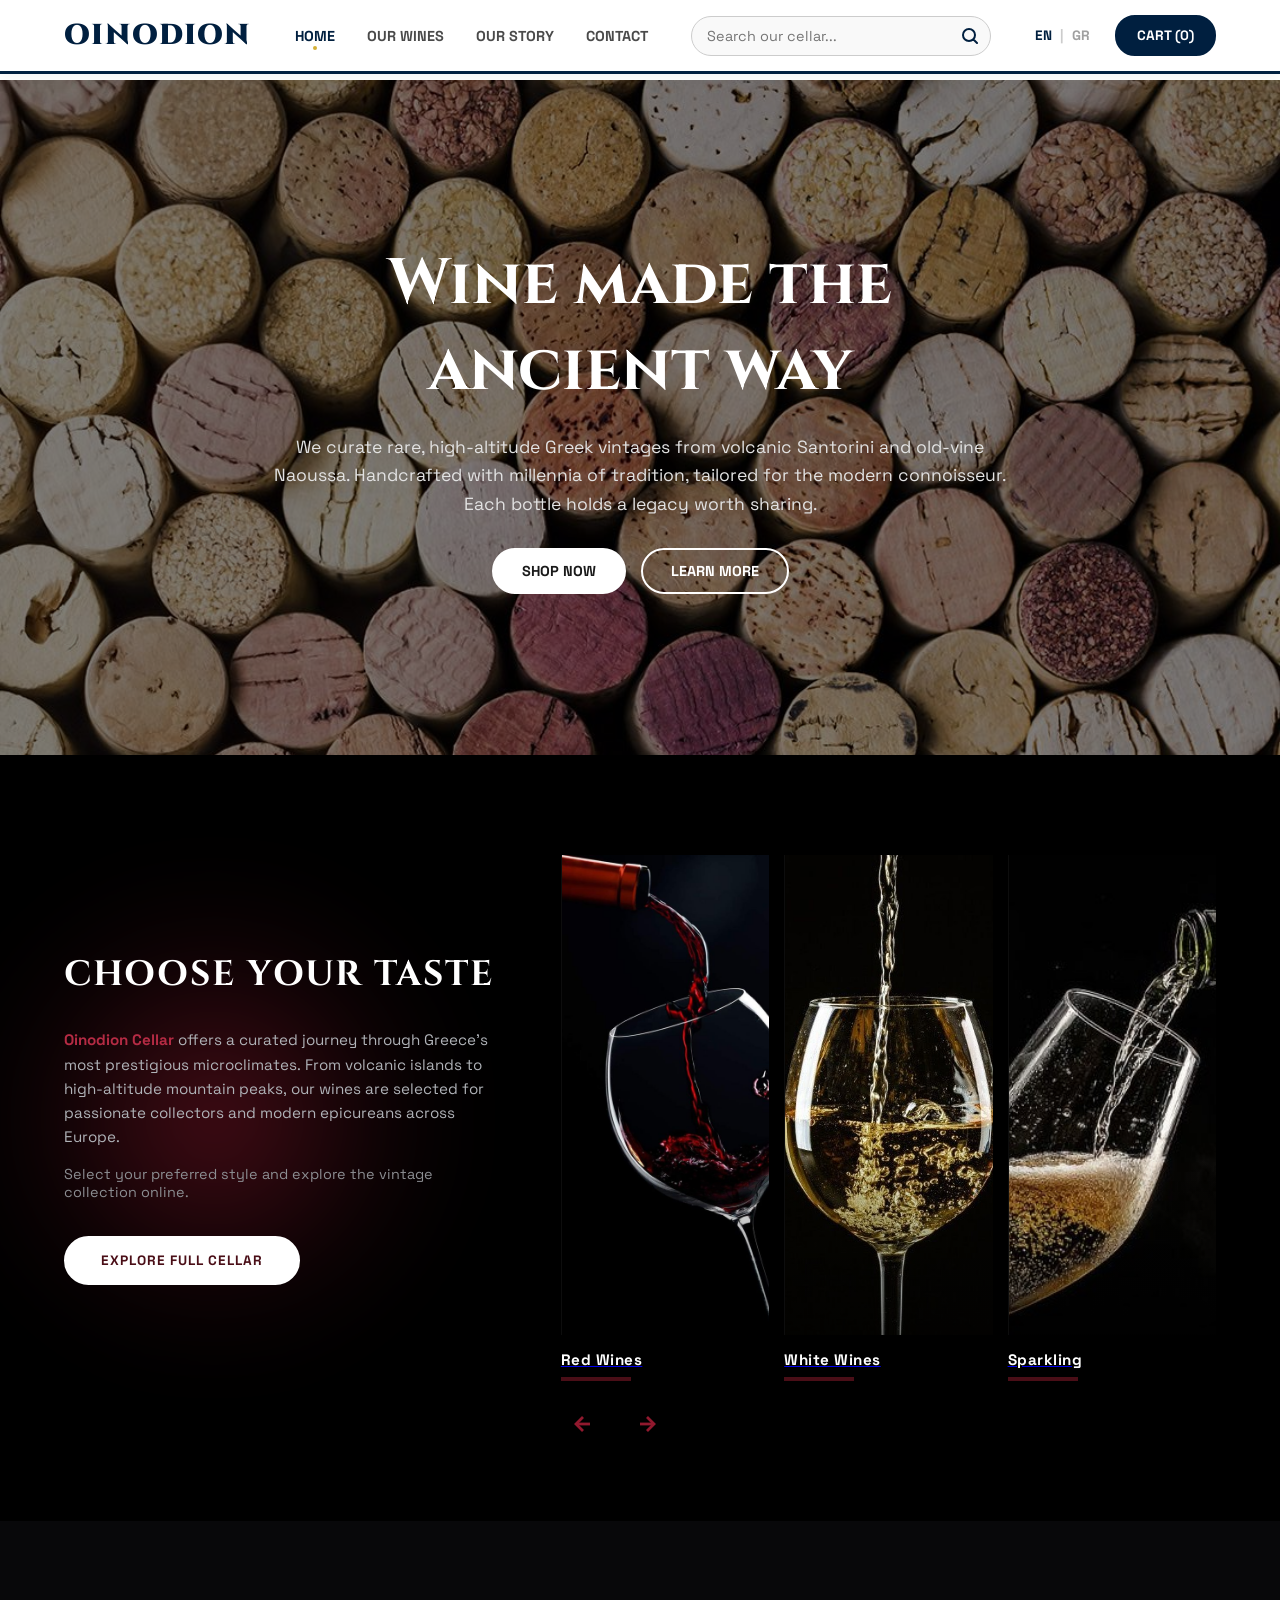
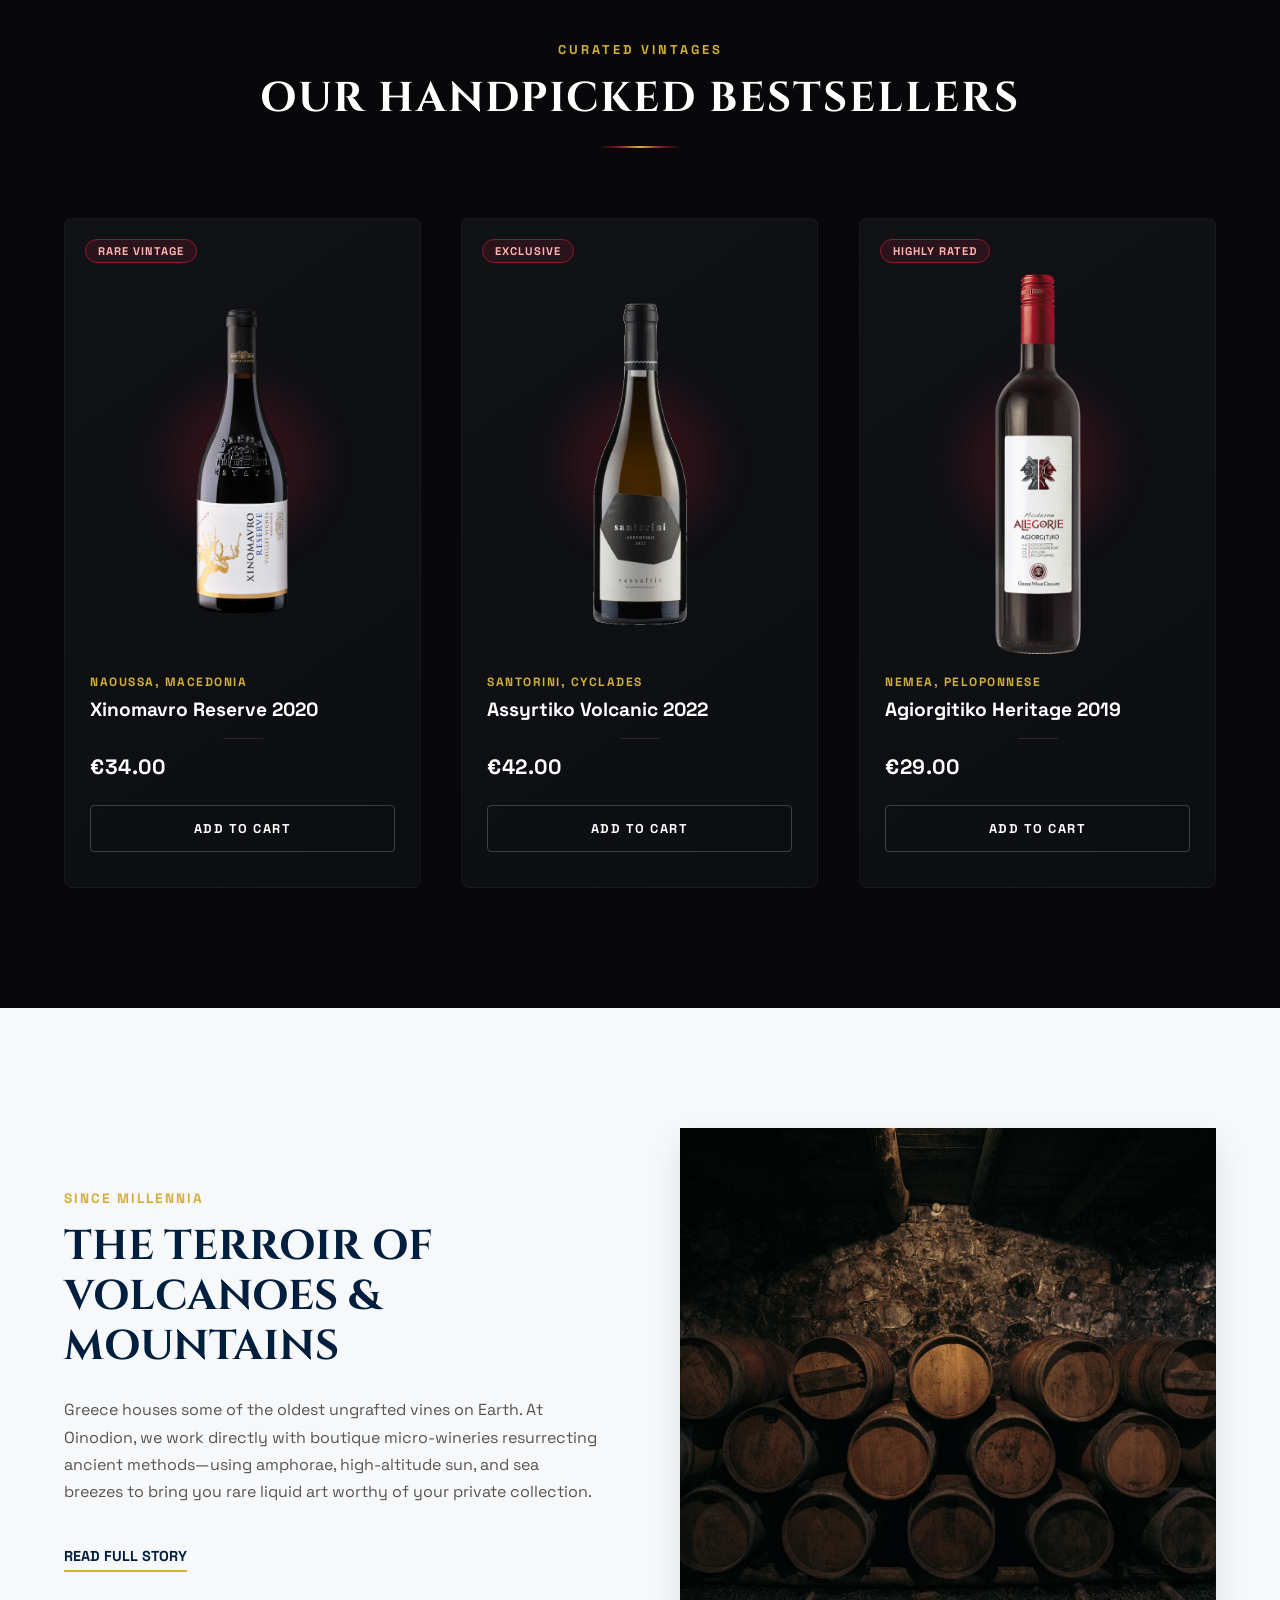
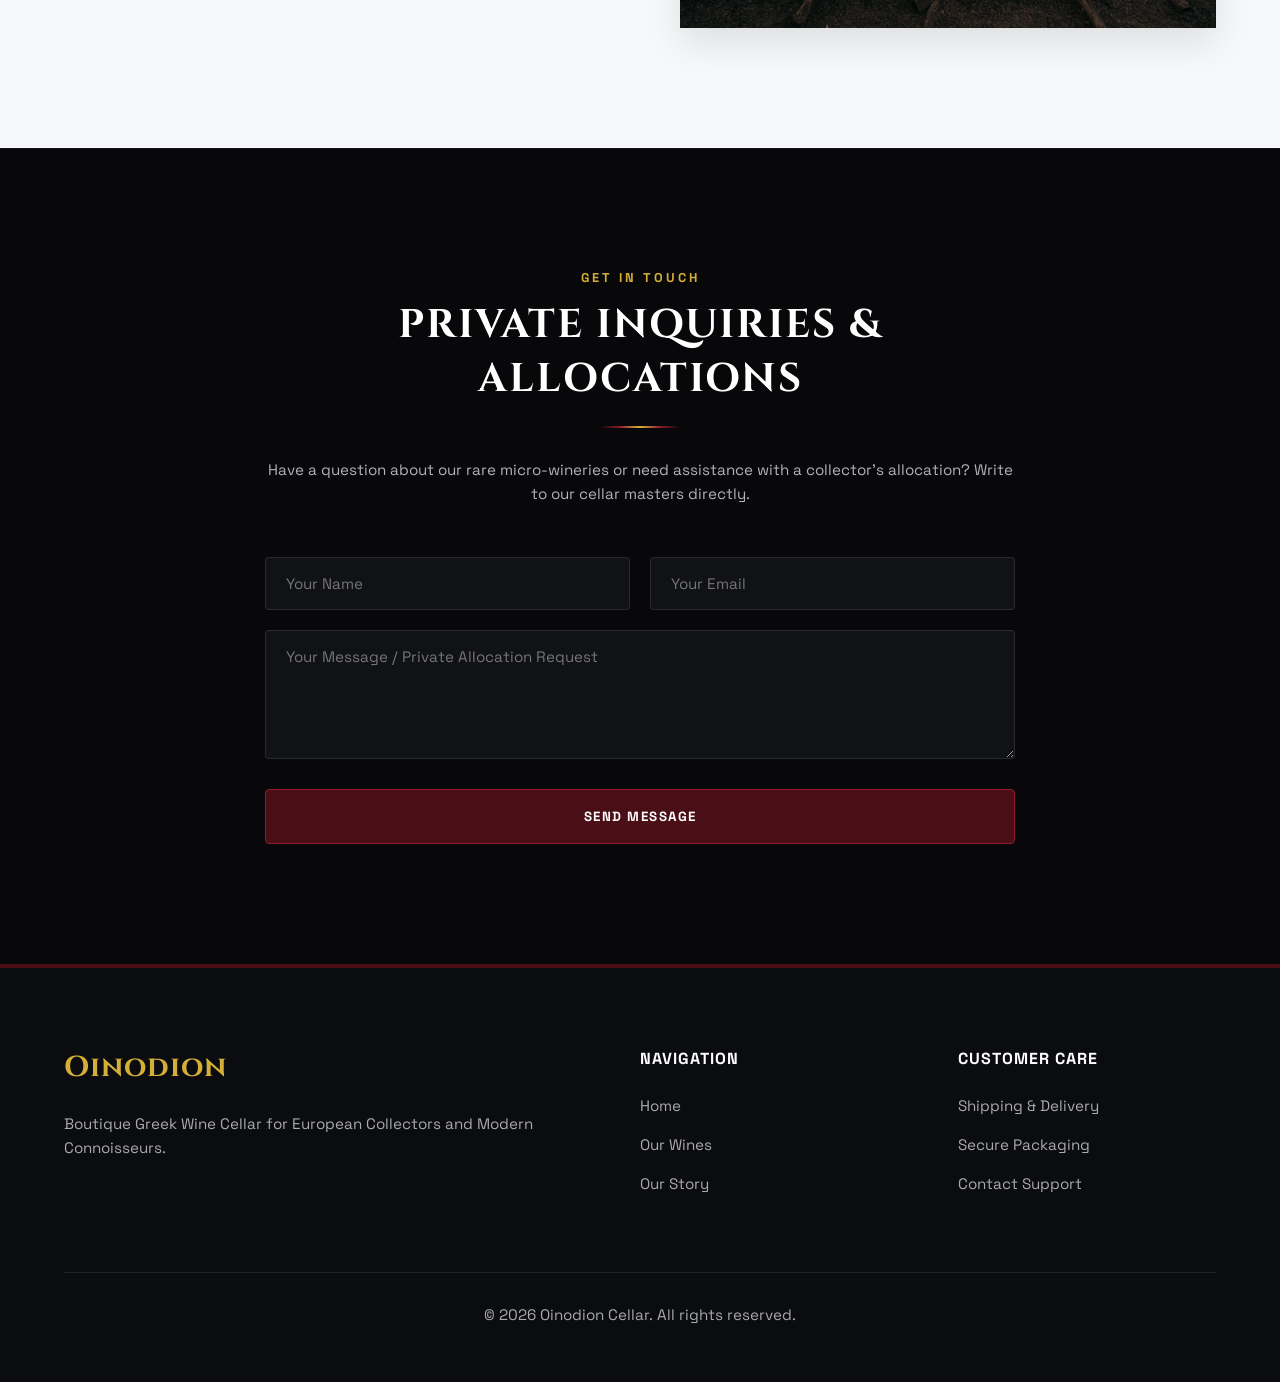
==== commit f50562e9: "Update index.html" ====
--- a/index.html
+++ b/index.html
@@ -201,6 +201,41 @@
             </div>
         </div>
     </section>
+
+    <!-- SEKCJA FORMULARZA KONTAKTOWEGO -->
+<section id="contact" style="background-color: #08080a; padding: 120px 5%; color: #ffffff; border-top: 1px solid rgba(255, 255, 255, 0.05);">
+    <div style="max-width: 750px; margin: 0 auto; text-align: center;">
+        <span style="color: #d4af37; text-transform: uppercase; font-weight: 700; letter-spacing: 3px; font-size: 0.8rem; display: block; margin-bottom: 12px;" data-i18n="contact-kicker">Get in Touch</span>
+        <h2 style="font-family: 'Cinzel', serif; font-size: 2.5rem; text-transform: uppercase; margin-bottom: 20px; letter-spacing: 2px;" data-i18n="contact-title">Private Inquiries & Allocations</h2>
+        <div style="width: 80px; height: 2px; background: linear-gradient(90deg, transparent, #91192e, #d4af37, #91192e, transparent); margin: 0 auto 30px auto;"></div>
+        <p style="color: #b0b3b8; margin-bottom: 50px; font-size: 0.95rem; line-height: 1.6;" data-i18n="contact-desc">Have a question about our rare micro-wineries or need assistance with a collector's allocation? Write to our cellar masters directly.</p>
+        
+        <form onsubmit="handleContactSubmit(event)" style="display: flex; flex-direction: column; gap: 20px; text-align: left;">
+            <div style="display: flex; gap: 20px; flex-wrap: wrap;">
+                <input type="text" id="contact-name" placeholder="Your Name" required data-i18n-placeholder="contact-name-ph" style="flex: 1; min-width: 250px; padding: 16px 20px; background: #111216; border: 1px solid rgba(255,255,255,0.1); color: #fff; border-radius: 4px; outline: none; font-family: 'Space Grotesk', sans-serif; font-size: 0.95rem; transition: border-color 0.3s ease;">
+                <input type="email" id="contact-email" placeholder="Your Email" required data-i18n-placeholder="contact-email-ph" style="flex: 1; min-width: 250px; padding: 16px 20px; background: #111216; border: 1px solid rgba(255,255,255,0.1); color: #fff; border-radius: 4px; outline: none; font-family: 'Space Grotesk', sans-serif; font-size: 0.95rem; transition: border-color 0.3s ease;">
+            </div>
+            <textarea id="contact-msg" placeholder="Your Message / Private Allocation Request" rows="5" required data-i18n-placeholder="contact-msg-ph" style="padding: 16px 20px; background: #111216; border: 1px solid rgba(255,255,255,0.1); color: #fff; border-radius: 4px; outline: none; font-family: 'Space Grotesk', sans-serif; font-size: 0.95rem; resize: vertical; transition: border-color 0.3s ease;"></textarea>
+            
+            <button type="submit" id="contact-submit-btn" style="background-color: #4a0e17; color: #ffffff; border: 1px solid #91192e; padding: 18px; text-transform: uppercase; font-weight: 700; letter-spacing: 1.5px; cursor: pointer; border-radius: 4px; transition: all 0.3s ease; font-family: 'Space Grotesk', sans-serif; margin-top: 10px;" data-i18n="contact-btn">Send Message</button>
+        </form>
+    </div>
+</section>
+
+<script>
+    // Obsługa wysłania formularza z uwzględnieniem wybranego języka (EN / GR)
+    function handleContactSubmit(e) {
+        e.preventDefault();
+        const currentLang = localStorage.getItem('oinodion_lang') || 'en';
+        
+        const successMsg = currentLang === 'gr' 
+            ? "Ευχαριστούμε. Το μήνυμά σας στάλθηκε στους οινοποιούς του Oinodion." 
+            : "Thank you. Your message has been sent to Oinodion cellar masters.";
+            
+        alert(successMsg);
+        e.target.reset();
+    }
+</script>
 
     <!-- 7. FOOTER -->
     <footer id="contact">
--- a/style.css
+++ b/style.css
@@ -1062,113 +1062,15 @@
     border-color: #91192e;
     box-shadow: 0 4px 15px rgba(145, 25, 46, 0.2);
 }
-
-/* ==========================================================================
-   FANCY LUXURY ANIMATIONS & EFFECTS
-   ========================================================================== */
-
-body {
-    -webkit-font-smoothing: antialiased;
-    -moz-osx-font-smoothing: grayscale;
-}
-
-@keyframes fadeInUp {
-    from {
-        opacity: 0;
-        transform: translateY(30px);
-    }
-    to {
-        opacity: 1;
-        transform: translateY(0);
-    }
-}
-
-.product-item-card, .story-chapter, .section-title-wrapper, .hero-content {
-    animation: fadeInUp 0.8s cubic-bezier(0.16, 1, 0.3, 1) forwards;
-}
-
-.products-grid .product-item-card:nth-child(1) { animation-delay: 0.1s; }
-.products-grid .product-item-card:nth-child(2) { animation-delay: 0.2s; }
-.products-grid .product-item-card:nth-child(3) { animation-delay: 0.3s; }
-.products-grid .product-item-card:nth-child(4) { animation-delay: 0.4s; }
-
-.product-item-card {
-    transition: transform 0.4s cubic-bezier(0.25, 1, 0.5, 1), box-shadow 0.4s cubic-bezier(0.25, 1, 0.5, 1);
-    will-change: transform;
-}
-
-.product-item-card:hover {
-    transform: translateY(-8px);
-    box-shadow: 0 20px 40px rgba(0, 0, 0, 0.15);
-}
-
-.product-item-card img {
-    transition: transform 0.6s cubic-bezier(0.25, 1, 0.5, 1);
-}
-
-.product-item-card:hover img {
-    transform: scale(1.06);
-}
-
-.cart-modal-overlay {
-    backdrop-filter: blur(8px);
-    -webkit-backdrop-filter: blur(8px);
-    background-color: rgba(0, 0, 0, 0.6);
-    transition: opacity 0.4s ease, visibility 0.4s ease;
-}
-
-.cart-modal-window {
-    transform: scale(0.95) translateY(20px);
+/* --- SCROLL REVEAL ANIMATION STYLES --- */
+.reveal-on-scroll {
     opacity: 0;
-    transition: transform 0.4s cubic-bezier(0.16, 1, 0.3, 1), opacity 0.4s ease;
-}
-
-.cart-modal-overlay.active .cart-modal-window {
-    transform: scale(1) translateY(0);
+    transform: translateY(40px);
+    transition: opacity 0.8s cubic-bezier(0.16, 1, 0.3, 1), transform 0.8s cubic-bezier(0.16, 1, 0.3, 1);
+    will-change: opacity, transform;
+}
+
+.reveal-on-scroll.is-visible {
     opacity: 1;
-}
-
-.btn-nav.primary, .btn-hero.light, .btn-showcase-order, .btn-checkout {
-    position: relative;
-    overflow: hidden;
-    transition: all 0.3s ease;
-}
-
-.btn-nav.primary::after, .btn-hero.light::after, .btn-checkout::after {
-    content: '';
-    position: absolute;
-    top: -50%;
-    left: -50%;
-    width: 200%;
-    height: 200%;
-    background: linear-gradient(
-        to right, 
-        rgba(255, 255, 255, 0) 0%, 
-        rgba(255, 255, 255, 0.15) 50%, 
-        rgba(255, 255, 255, 0) 100%
-    );
-    transform: rotate(30deg) translateX(-100%);
-    transition: transform 0.7s ease-in-out;
-}
-
-.btn-nav.primary:hover::after, .btn-hero.light:hover::after, .btn-checkout:hover::after {
-    transform: rotate(30deg) translateX(100%);
-}
-
-.search-input {
-    transition: width 0.4s cubic-bezier(0.25, 1, 0.5, 1), border-color 0.3s ease, box-shadow 0.3s ease;
-}
-
-.search-input:focus {
-    border-color: #722f37;
-    box-shadow: 0 0 15px rgba(114, 47, 55, 0.15);
-    outline: none;
-}
-
-.wine-card-bg {
-    transition: transform 0.8s cubic-bezier(0.25, 1, 0.5, 1);
-}
-
-.wine-card:hover .wine-card-bg {
-    transform: scale(1.08);
-}
+    transform: translateY(0);
+}
